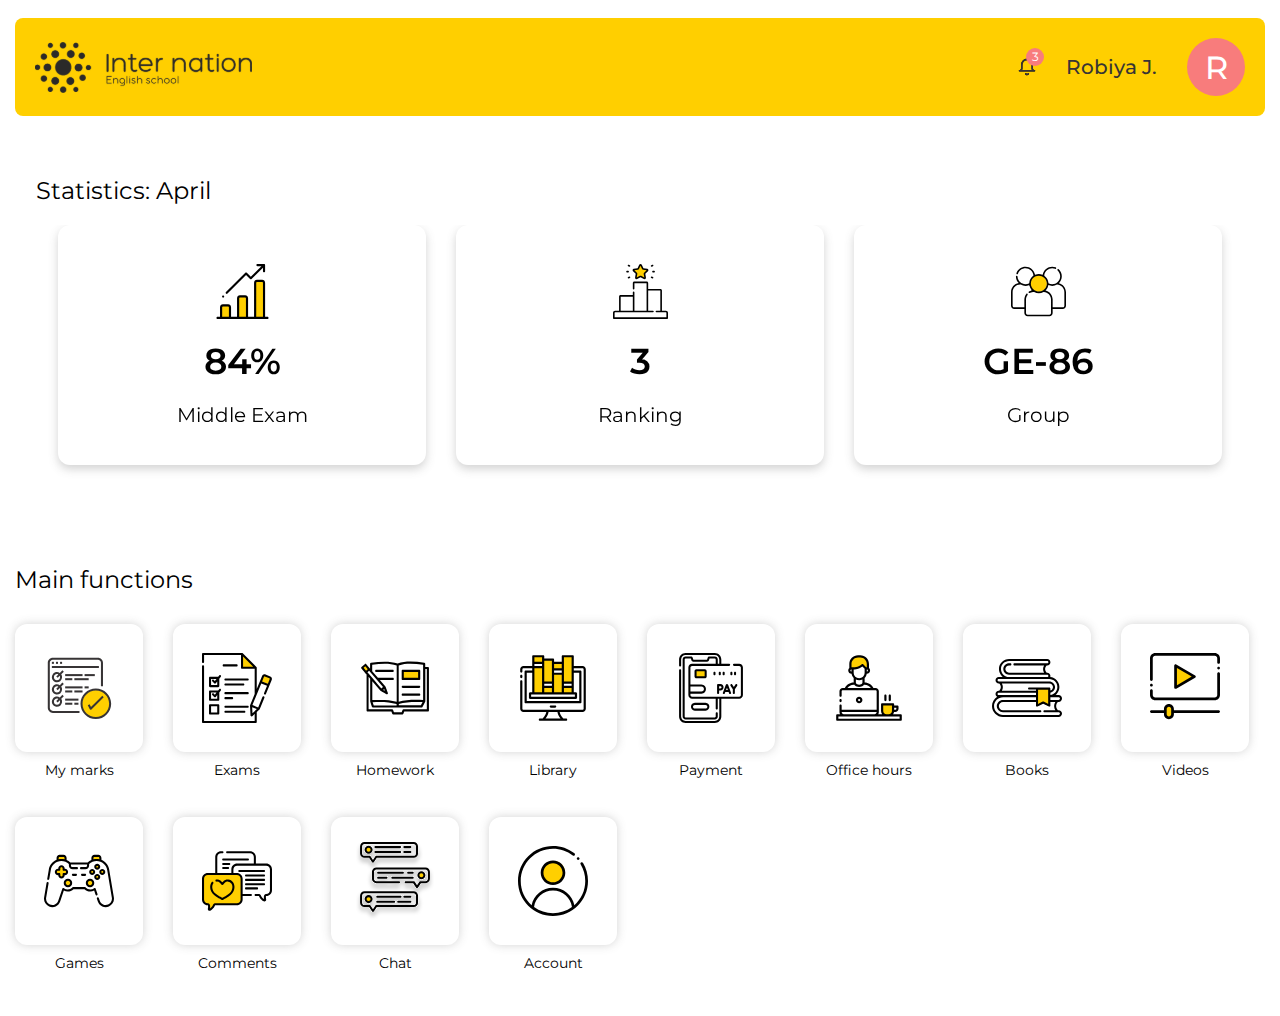
==== index.html @ aea26cc0 "fix: marks page" ====
<!DOCTYPE html>
<html lang="en">
  <head>
    <meta charset="UTF-8" />
    <meta name="viewport" content="width=device-width, initial-scale=1.0" />
    <title>InterNation Dashboard</title>
    <link rel="icon" type="image/x-icon" href="images/logo.ico" />
<link rel="preconnect" href="https://fonts.googleapis.com">
<link rel="preconnect" href="https://fonts.gstatic.com" crossorigin>
<link href="https://fonts.googleapis.com/css2?family=Montserrat:wght@300;400;500;600;700;800;900&display=swap" rel="stylesheet">
    <link
      rel="stylesheet"
      href="https://unpkg.com/swiper@8/swiper-bundle.min.css"
    />

    <link rel="stylesheet" href="css/main.css" />
  </head>

  <body>
    <header class="header">
      <div class="container">
        <div class="header__inner">
          <div class="logo">
            <a class="logo__link" href="/"
              ><img src="images/logo.svg" alt="Logo" class="logo__img"
            /></a>
          </div>
          <div class="account">
            <div class="account__list">
              <div class="account__item">
                <a class="account__link-notif" href="#">
                  <img src="images/notif.svg" alt="notif" />
                  <span>3</span>
                </a>
              </div>
              <div class="account__item">
                <a class="account__link-name" href="#">Robiya J.</a>
              </div>
              <div class="account__item">
                <a class="account__link-profile" href="#"> R </a>
              </div>
            </div>
          </div>
        </div>
      </div>
    </header>
    <div class="wrapper">
      <main class="main">
        <section class="stat">
          <div class="container">
            <div class="stat__inner">
              <!-- Slider main container -->
              <h1 class="title stat__title">Statistics: <span> April</span></h1>
              <div class="swiper-stat">
                <!-- Additional required wrapper -->
                <div class="swiper-wrapper">
                  <!-- Slides -->
                  <div class="swiper-slide stat__item">
                    <img
                      src="images/mid-exam.svg"
                      alt="alt"
                      class="stat__item-icon"
                    />
                    <div class="stat__item-title">84%</div>
                    <div class="stat__item-text">Middle Exam</div>
                  </div>
                  <div class="swiper-slide stat__item">
                    <img
                      src="images/rank.svg"
                      alt="alt"
                      class="stat__item-icon"
                    />
                    <div class="stat__item-title">3</div>
                    <div class="stat__item-text">Ranking</div>
                  </div>
                  <div class="swiper-slide stat__item">
                    <img
                      src="images/group.svg"
                      alt="alt"
                      class="stat__item-icon"
                    />
                    <div class="stat__item-title">GE-86</div>
                    <div class="stat__item-text">Group</div>
                  </div>
                </div>
                <!-- If we need pagination -->
                <div class="swiper-pagination"></div>

                <!-- If we need navigation buttons -->
                <div class="swiper-button swiper-button-prev"></div>
                <div class="swiper-button swiper-button-next"></div>

                <!-- If we need scrollbar -->
                <!-- <div class="swiper-scrollbar"></div> -->
              </div>
            </div>
          </div>
        </section>

        <section class="functions">
          <div class="container">
            <div class="functions__inner">
              <h2 class="title functions__title">Main functions</h2>
              <div class="functions__list">
                <div class="functions__item">
                  <a href="marks-list.html" class="functions__item-link"
                    ><img src="images/mymark.svg" alt="alt"
                  /></a>
                  <p class="functions__item-title">My marks</p>
                </div>
                <div class="functions__item">
                  <a href="#" class="functions__item-link"
                    ><img src="images/exams.svg" alt="alt"
                  /></a>
                  <p class="functions__item-title">Exams</p>
                </div>
                <div class="functions__item">
                  <a href="#" class="functions__item-link"
                    ><img src="images/hw.svg" alt="alt"
                  /></a>
                  <p class="functions__item-title">Homework</p>
                </div>
                <div class="functions__item">
                  <a href="#" class="functions__item-link"
                    ><img src="images/lib.svg" alt="alt"
                  /></a>
                  <p class="functions__item-title">Library</p>
                </div>
                <div class="functions__item">
                  <a href="#" class="functions__item-link"
                    ><img src="images/payment.svg" alt="alt"
                  /></a>
                  <p class="functions__item-title">Payment</p>
                </div>
                <div class="functions__item">
                  <a href="#" class="functions__item-link"
                    ><img src="images/off-hours.svg" alt="alt"
                  /></a>
                  <p class="functions__item-title">Office hours</p>
                </div>
                <div class="functions__item">
                  <a href="#" class="functions__item-link"
                    ><img src="images/books.svg" alt="alt"
                  /></a>
                  <p class="functions__item-title">Books</p>
                </div>
                <div class="functions__item">
                  <a href="#" class="functions__item-link"
                    ><img src="images/vid.svg" alt="alt"
                  /></a>
                  <p class="functions__item-title">Videos</p>
                </div>
                <div class="functions__item">
                  <a href="#" class="functions__item-link"
                    ><img src="images/games.svg" alt="alt"
                  /></a>
                  <p class="functions__item-title">Games</p>
                </div>
                <div class="functions__item">
                  <a href="#" class="functions__item-link"
                    ><img src="images/comm.svg" alt="alt"
                  /></a>
                  <p class="functions__item-title">Comments</p>
                </div>
                <div class="functions__item">
                  <a href="#" class="functions__item-link"
                    ><img src="images/chat.svg" alt="alt"
                  /></a>
                  <p class="functions__item-title">Chat</p>
                </div>
                <div class="functions__item">
                  <a href="#" class="functions__item-link"
                    ><img src="images/acc.svg" alt="alt"
                  /></a>
                  <p class="functions__item-title">Account</p>
                </div>
                       
              </div>
            </div>
          </div>
        </section>
      </main>
      <footer class="footer"></footer>
    </div>

    <script src="https://unpkg.com/swiper/swiper-bundle.min.js"></script>
    <script src="js/main.js"></script>
  </body>
</html>
---- css/main.css ----
html {
  -webkit-box-sizing: border-box;
          box-sizing: border-box;
}

*,
*::after,
*::before {
  -webkit-box-sizing: inherit;
          box-sizing: inherit;
}

ul[class],
ol[class] {
  padding: 0;
}

body,
h1,
h2,
h3,
h4,
h5,
h6,
p,
ul,
ol,
li,
figure,
figcaption,
blockquote,
dl,
dd {
  margin: 0;
}

ul[class] {
  list-style: none;
}

img {
  max-width: 100%;
  display: block;
}

input,
button,
textarea,
select {
  font: inherit;
}

a {
  text-decoration: none;
}

html,
body {
  height: 100%;
  font-family: 'Montserrat', sans-serif;
  scroll-behavior: smooth;
}

.wrapper {
  display: -webkit-box;
  display: -ms-flexbox;
  display: flex;
  -webkit-box-orient: vertical;
  -webkit-box-direction: normal;
      -ms-flex-direction: column;
          flex-direction: column;
  min-height: 100%;
}

.main {
  -webkit-box-flex: 1;
      -ms-flex: 1 0 auto;
          flex: 1 0 auto;
}

.footer {
  -webkit-box-flex: 0;
      -ms-flex: 0 0 auto;
          flex: 0 0 auto;
}

.container {
  max-width: 1440px;
  margin: 0 auto;
  padding: 0 15px;
}

.header {
  margin-top: 18px;
}

.header__inner {
  display: -webkit-box;
  display: -ms-flexbox;
  display: flex;
  -webkit-box-pack: justify;
      -ms-flex-pack: justify;
          justify-content: space-between;
  -webkit-box-align: center;
      -ms-flex-align: center;
          align-items: center;
  padding: 20px;
  background-color: #ffcf00;
  border-radius: 8px;
}

.section {
  margin-top: 164px;
}

.title {
  font-weight: 400;
  font-size: 24px;
  line-height: 29px;
  color: #000000;
}

.account__list {
  display: -webkit-box;
  display: -ms-flexbox;
  display: flex;
  -webkit-box-pack: justify;
      -ms-flex-pack: justify;
          justify-content: space-between;
  -webkit-box-align: center;
      -ms-flex-align: center;
          align-items: center;
}

.account__item {
  padding-right: 30px;
}

.account__item:last-child {
  padding-right: 0px;
}

.account__link-notif {
  position: relative;
}

.account__link-notif span {
  position: absolute;
  top: -10px;
  right: -8px;
  width: 18px;
  height: 18px;
  background-color: #f87c7c;
  border-radius: 50%;
  text-align: center;
  font-weight: 400;
  font-size: 12px;
  line-height: 18px;
  color: #fff;
}

.account__link-profile {
  font-weight: 500;
  font-size: 32px;
  line-height: 39px;
  color: #ffffff;
  background-color: #f87c7c;
  width: 58px;
  height: 58px;
  border-radius: 50%;
  display: -webkit-box;
  display: -ms-flexbox;
  display: flex;
  -webkit-box-pack: center;
      -ms-flex-pack: center;
          justify-content: center;
  -webkit-box-align: center;
      -ms-flex-align: center;
          align-items: center;
}

.account__link-name {
  font-weight: 500;
  font-size: 20px;
  line-height: 24px;
  color: #373435;
}

.stat {
  margin-top: 30px;
  margin-bottom: 30px;
}

.stat .swiper-stat {
  margin-top: 20px;
  overflow-x: hidden;
  padding: 0 22px 20px;
}

.stat__inner {
  padding: 30px 21px 50px;
  width: 100%;
  height: 100%;
  position: relative;
}

.stat__item {
  width: 400px;
  min-height: 240px;
  background: #ffffff;
  -webkit-box-shadow: 0px 4px 10px rgba(79, 79, 79, 0.25);
          box-shadow: 0px 4px 10px rgba(79, 79, 79, 0.25);
  border-radius: 12px;
  text-align: center;
  font-size: 18px;
  background: #fff;
  display: -webkit-box;
  display: -ms-flexbox;
  display: flex;
  -webkit-box-orient: vertical;
  -webkit-box-direction: normal;
      -ms-flex-direction: column;
          flex-direction: column;
  -webkit-box-pack: center;
      -ms-flex-pack: center;
          justify-content: center;
  -webkit-box-align: center;
      -ms-flex-align: center;
          align-items: center;
}

.stat__item-icon {
  width: 55px;
  height: 55px;
}

.stat__item-title {
  font-weight: 600;
  font-size: 36px;
  line-height: 44px;
  color: #000000;
  padding: 20px 5px;
}

.stat__item-text {
  font-weight: 400;
  font-size: 20px;
  line-height: 24px;
  color: #000000;
  padding: 0 5px;
}

.stat .swiper-button {
  background-repeat: no-repeat;
  width: 40px;
  height: 40px;
  background: #d1d1d0;
  border-radius: 50px;
  background-size: contain;
  padding: 15px 13px;
}

.stat .swiper-button::after {
  font-size: 0;
  width: 13px;
  height: 13px;
  background-repeat: no-repeat;
}

.stat .swiper-button:active {
  background-color: #ffcf00;
}

.stat .swiper-button-prev {
  left: 0;
}

.stat .swiper-button-prev::after {
  background-image: url("../images/arr-left.svg");
}

.stat .swiper-button-next {
  right: 0;
}

.stat .swiper-button-next::after {
  background-image: url("../images/arr-right.svg");
}

.stat .swiper-pagination-bullet {
  width: 25px;
  border-radius: 2px;
  height: 5px;
}

.stat .swiper-pagination-bullet-active {
  background-color: #ffcf00;
}

.functions__list {
  padding-top: 30px;
  padding-bottom: 30px;
  display: -webkit-box;
  display: -ms-flexbox;
  display: flex;
  -ms-grid-columns: (1fr)[9];
      grid-template-columns: repeat(9, 1fr);
  grid-gap: 30px;
  -ms-flex-wrap: wrap;
      flex-wrap: wrap;
}

.functions__item {
  max-width: 128px;
  margin-bottom: 10px;
}

.functions__item-link {
  width: 128px;
  height: 128px;
  background: #ffffff;
  -webkit-box-shadow: 0px 0px 10px rgba(79, 79, 79, 0.25);
          box-shadow: 0px 0px 10px rgba(79, 79, 79, 0.25);
  border-radius: 12px;
  display: -webkit-box;
  display: -ms-flexbox;
  display: flex;
  -webkit-box-pack: center;
      -ms-flex-pack: center;
          justify-content: center;
  -webkit-box-align: center;
      -ms-flex-align: center;
          align-items: center;
}

.functions__item-title {
  text-align: center;
  font-size: 14px;
  line-height: 14px;
  color: #000000;
  margin-top: 11px;
}

.marks-list__inner {
  padding-top: 40px;
  padding-bottom: 40px;
}

.marks-list__title {
  font-weight: 600;
  font-size: 24px;
  line-height: 29px;
  text-align: center;
  color: #373435;
}

.marks-list__nav {
  display: -webkit-box;
  display: -ms-flexbox;
  display: flex;
  -webkit-box-pack: justify;
      -ms-flex-pack: justify;
          justify-content: space-between;
  -webkit-box-align: center;
      -ms-flex-align: center;
          align-items: center;
  margin-top: 40px;
  margin-bottom: 50px;
}

.marks-list__years {
  background: #fcfcfc;
  -webkit-box-shadow: 0px 2px 5px rgba(0, 0, 0, 0.15);
          box-shadow: 0px 2px 5px rgba(0, 0, 0, 0.15);
  border-radius: 8px;
  display: -webkit-box;
  display: -ms-flexbox;
  display: flex;
  -ms-flex-wrap: wrap;
      flex-wrap: wrap;
  margin-right: 10px;
}

.marks-list__years-item:first-child .marks-list__years-link {
  border-top-left-radius: 8px;
  border-bottom-left-radius: 8px;
}

.marks-list__years-item:last-child .marks-list__years-link {
  border-top-right-radius: 8px;
  border-bottom-right-radius: 8px;
}

.marks-list__years-link {
  font-weight: 400;
  font-size: 20px;
  line-height: 24px;
  color: #373435;
  padding: 10px 10px;
  display: inline-block;
}

.marks-list__years-link--active {
  background-color: #ffcf00;
}

.marks-list__months {
  background: #fcfcfc;
  -webkit-box-shadow: 0px 2px 5px rgba(0, 0, 0, 0.15);
          box-shadow: 0px 2px 5px rgba(0, 0, 0, 0.15);
  border-radius: 8px;
  display: -webkit-box;
  display: -ms-flexbox;
  display: flex;
  width: auto;
}

.marks-list__months-item:first-child .marks-list__months-link {
  border-top-left-radius: 8px;
  border-bottom-left-radius: 8px;
  padding-left: 30px;
}

.marks-list__months-item:last-child .marks-list__months-link {
  border-top-right-radius: 8px;
  border-bottom-right-radius: 8px;
  padding-right: 30px;
}

.marks-list__months-link {
  font-weight: 400;
  font-size: 20px;
  line-height: 24px;
  color: #373435;
  display: inline-block;
  padding: 10px 15px;
}

.marks-list__months-link--active {
  background-color: #ffcf00;
}

.marks-table {
  padding-bottom: 40px;
}

.marks-table__wrapper {
  background: #ffffff;
  -webkit-box-shadow: 0px 0px 5px 1px rgba(0, 0, 0, 0.15);
          box-shadow: 0px 0px 5px 1px rgba(0, 0, 0, 0.15);
  border-radius: 8px;
}

.marks-table__rules-inner {
  display: -webkit-box;
  display: -ms-flexbox;
  display: flex;
  -webkit-box-pack: justify;
      -ms-flex-pack: justify;
          justify-content: space-between;
  padding: 8px 25px;
  width: 100%;
  -ms-flex-wrap: wrap;
      flex-wrap: wrap;
}

.marks-table__rules-item {
  display: -webkit-box;
  display: -ms-flexbox;
  display: flex;
  -webkit-box-align: center;
      -ms-flex-align: center;
          align-items: center;
  margin-right: 5px;
  margin-bottom: 10px;
}

.marks-table__icon {
  width: 26px;
  height: 26px;
  margin: 0 1px 1px;
}

.marks-table__rules-text {
  font-weight: 600;
  font-size: 14px;
  line-height: 17px;
  color: #373435;
}

.marks-table__table-wrapper {
  overflow-x: auto;
  width: 100%;
}

.marks-table__table {
  border-collapse: collapse;
  width: 100%;
}

.marks-table__thread {
  font-weight: 500 !important;
  font-size: 14px;
  line-height: 17px;
  color: #373435;
  overflow: auto;
  display: block;
}

.marks-table__thread-tr th {
  border: 1px solid #d9d9d9;
  height: 70px;
  font-weight: 500 !important;
}

.marks-table__thread-num {
  font-weight: 500;
  font-size: 17px;
  line-height: 21px;
  color: #373435;
  width: 60px;
  text-align: center;
  padding-left: 22px;
  padding-right: 25px;
}

.marks-table__thread-name {
  padding-left: 20px;
  padding-right: 5px;
  min-width: 425px;
  font-weight: 600;
  font-size: 17px;
  line-height: 21px;
  color: #373435;
  text-align: left;
}

.marks-table__thread-date {
  padding-left: 20px;
  padding-right: 20px;
  text-align: center;
  font-size: 14px;
  line-height: 17px;
  color: #373435;
  min-width: 60px;
  max-width: 60px;
}

.marks-table__thread-progress {
  padding-left: 5px;
  padding-right: 5px;
  min-width: 80px;
  max-width: 80px;
}

.marks-table__thread-ABS {
  padding-left: 5px;
  padding-right: 5px;
  min-width: 45px;
  max-width: 45px;
}

.marks-table__tbody {
  overflow: auto;
  height: 800px;
  display: block;
}

.marks-table__tbody-wrapper {
  overflow-y: auto;
  height: 70px;
}

.marks-table__tbody-tr {
  border: 1px solid #d9d9d9;
}

.marks-table__tbody td {
  border: none;
  border-left: 1px solid #d9d9d9;
  padding-top: 14px;
  padding-bottom: 14px;
  height: 100%;
}

.marks-table__tbody-text {
  font-weight: 600;
  font-size: 12px;
  line-height: 12px;
  color: #373435;
  text-align: center;
}

.marks-table__tbody-num {
  font-weight: 500;
  font-size: 17px;
  line-height: 21px;
  color: #373435;
  min-width: 60px;
  max-width: 60px;
  text-align: center;
}

.marks-table__tbody-name {
  font-weight: 500;
  font-size: 16px;
  line-height: 20px;
  color: #373435;
  padding-left: 20px;
  padding-right: 5px;
  min-width: 425px;
  max-width: 426px;
}

.marks-table__tbody-name--active {
  background-color: #51cd74;
  color: #fff;
}

.marks-table__tbody-date {
  min-width: 60px;
  max-width: 60px;
}

.marks-table__tbody-date-inner {
  display: -webkit-box;
  display: -ms-flexbox;
  display: flex;
  -webkit-box-pack: center;
      -ms-flex-pack: center;
          justify-content: center;
  -ms-flex-wrap: wrap;
      flex-wrap: wrap;
  text-align: center;
}

.marks-table__tbody-progress {
  padding-left: 5px;
  padding-right: 5px;
  min-width: 80px;
  max-width: 80px;
}

.marks-table__tbody-ABS {
  min-width: 45px;
  max-width: 45px;
}

@media (max-width: 768px) {
  .marks-list .container,
  .marks-table .container {
    padding: 0 5px;
  }
  .marks-list__inner {
    padding-bottom: 0;
    padding-top: 30px;
  }
  .marks-table__rules-inner {
    padding: 20px;
    display: -ms-grid;
    display: grid;
    -ms-grid-columns: 1fr 1fr;
        grid-template-columns: 1fr 1fr;
  }
  .marks-list__nav {
    -webkit-box-orient: vertical;
    -webkit-box-direction: normal;
        -ms-flex-direction: column;
            flex-direction: column;
    margin-top: 20px;
    margin-bottom: 30px;
  }
  .marks-list__years {
    margin-bottom: 15px;
    margin-right: 0;
    width: 100%;
    max-width: 339px;
  }
  .marks-list__years-item:first-child .marks-list__years-link {
    border-bottom-left-radius: 0;
  }
  .marks-list__years-item:nth-child(6) .marks-list__years-link {
    border-top-right-radius: 8px;
  }
  .marks-list__years-item:nth-child(7) .marks-list__years-link {
    border-top-left-radius: 0px;
    border-bottom-left-radius: 8px;
    text-align: right;
  }
  .marks-list__years-item:last-child .marks-list__years-link {
    border-top-right-radius: 0px;
  }
  .marks-list__years-link {
    font-size: 16px;
    width: 100%;
    line-height: 20px;
  }
  .marks-list__months {
    display: -ms-grid;
    display: grid;
    -ms-grid-columns: (1fr)[6];
        grid-template-columns: repeat(6, 1fr);
  }
  .marks-list__months-item:first-child .marks-list__months-link {
    border-bottom-left-radius: 0;
    padding-left: 20px;
  }
  .marks-list__months-item:nth-child(6) .marks-list__months-link {
    border-top-right-radius: 8px;
    padding-right: 20px;
  }
  .marks-list__months-item:nth-child(7) .marks-list__months-link {
    border-top-left-radius: 0px;
    border-bottom-left-radius: 8px;
    text-align: right;
    padding-left: 20px;
  }
  .marks-list__months-item:last-child .marks-list__months-link {
    border-top-right-radius: 0px;
    padding-right: 20px;
  }
  .marks-list__months-link {
    font-size: 15px;
    line-height: 18px;
    width: 100%;
    text-align: center;
    padding: 10px 10px;
  }
}

@media (max-width: 425px) {
  .title {
    font-weight: 500;
    font-size: 14px;
    line-height: 17px;
    text-align: center;
  }
  .account__link-name {
    display: none;
  }
  .logo {
    width: 140px;
  }
  .account__item {
    padding-right: 12px;
  }
  .account__link-profile {
    font-size: 26px;
    line-height: 32px;
    width: 50px;
    height: 50px;
  }
  .header {
    margin-top: 7px;
  }
  .header .container {
    padding-right: 5px;
    padding-left: 5px;
  }
  .header__inner {
    padding: 5px 10px;
  }
  .stat__inner {
    padding: 0 0 30px;
  }
  .stat .swiper-stat {
    padding-left: 5px;
    padding-right: 5px;
  }
  .stat__item-title {
    font-size: 24px;
    padding-top: 10px;
    padding-bottom: 10px;
    line-height: 32px;
  }
  .stat__item-text {
    font-size: 18px;
  }
  .stat__item {
    min-height: 180px;
    padding: 5px 0;
  }
  .stat__item-icon {
    width: 40px;
    height: 40px;
  }
  .stat .swiper-button {
    top: auto;
    bottom: 0;
  }
  .stat .swiper-button.swiper-button-next {
    right: 15%;
  }
  .stat .swiper-button.swiper-button-prev {
    left: 15%;
  }
  .functions__list {
    -ms-grid-columns: (1fr)[4];
        grid-template-columns: repeat(4, 1fr);
    grid-gap: 17px;
  }
  .functions__item-link {
    width: 77px;
    height: 77px;
  }
  .functions__item-link img {
    width: 40px;
  }
}
/*# sourceMappingURL=main.css.map */
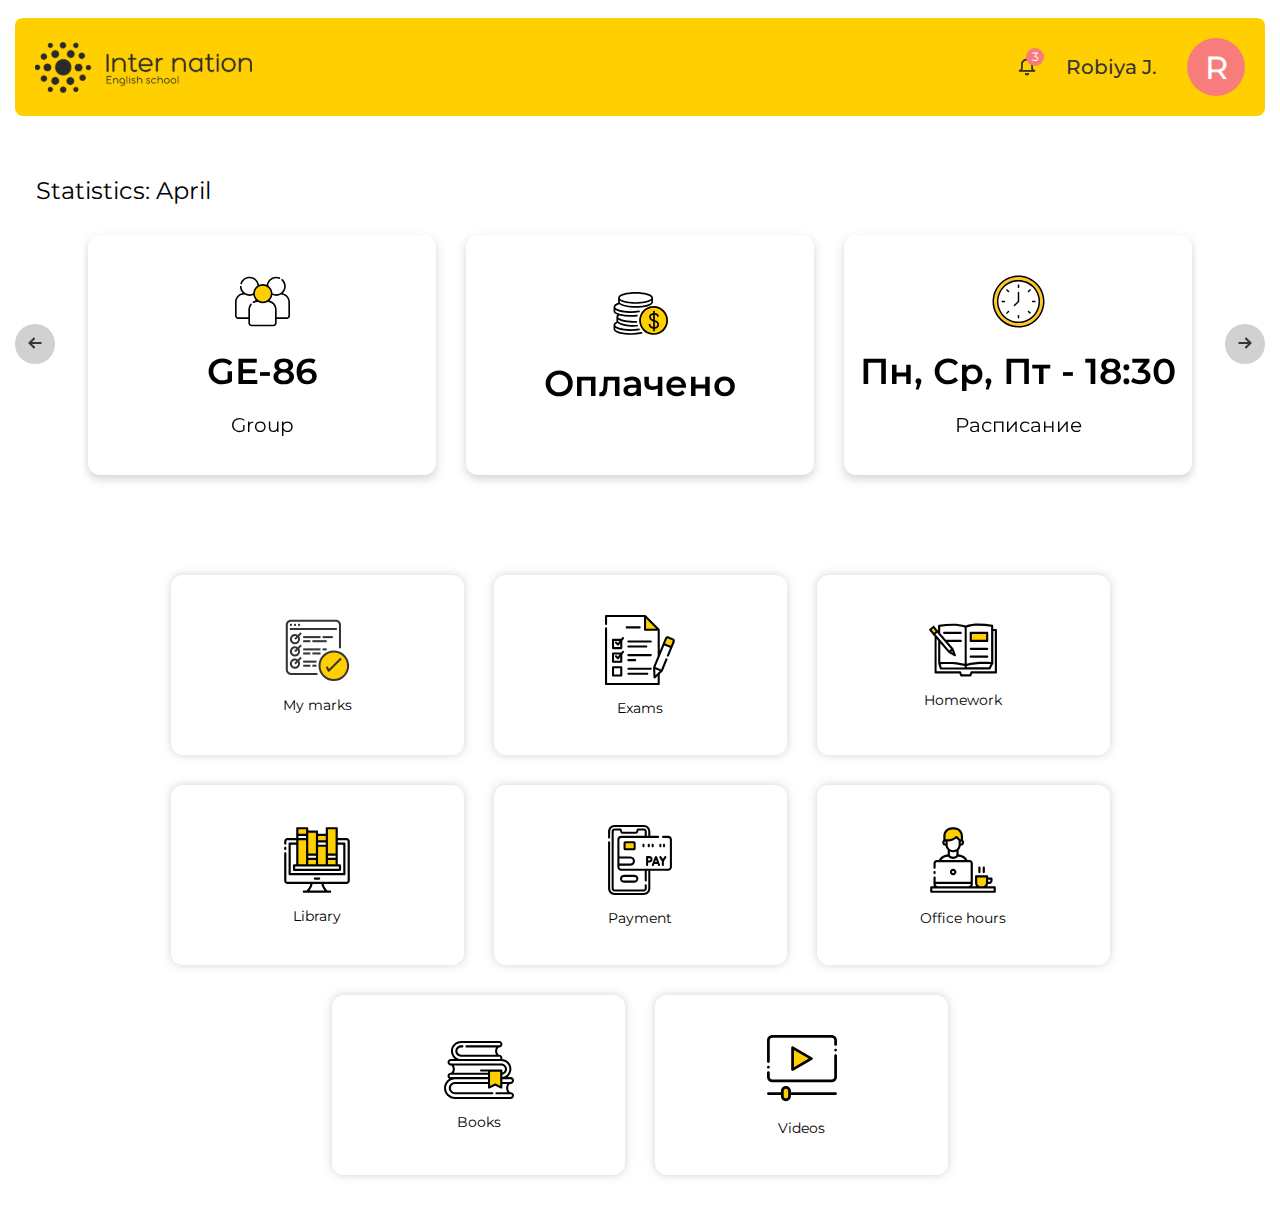
==== commit bde17e66: "fix: add new stat items" ====
--- a/index.html
+++ b/index.html
@@ -5,9 +5,12 @@
     <meta name="viewport" content="width=device-width, initial-scale=1.0" />
     <title>InterNation Dashboard</title>
     <link rel="icon" type="image/x-icon" href="images/logo.ico" />
-<link rel="preconnect" href="https://fonts.googleapis.com">
-<link rel="preconnect" href="https://fonts.gstatic.com" crossorigin>
-<link href="https://fonts.googleapis.com/css2?family=Montserrat:wght@300;400;500;600;700;800;900&display=swap" rel="stylesheet">
+    <link rel="preconnect" href="https://fonts.googleapis.com" />
+    <link rel="preconnect" href="https://fonts.gstatic.com" crossorigin />
+    <link
+      href="https://fonts.googleapis.com/css2?family=Montserrat:wght@300;400;500;600;700;800;900&display=swap"
+      rel="stylesheet"
+    />
     <link
       rel="stylesheet"
       href="https://unpkg.com/swiper@8/swiper-bundle.min.css"
@@ -18,7 +21,7 @@
 
   <body>
     <header class="header">
-      <div class="container">
+      <div class="header__container">
         <div class="header__inner">
           <div class="logo">
             <a class="logo__link" href="/"
@@ -55,6 +58,59 @@
                 <!-- Additional required wrapper -->
                 <div class="swiper-wrapper">
                   <!-- Slides -->
+
+                  <div class="swiper-slide stat__item">
+                    <img
+                      src="images/group.svg"
+                      alt="alt"
+                      class="stat__item-icon"
+                    />
+                    <div class="stat__item-title">GE-86</div>
+                    <div class="stat__item-text">Group</div>
+                  </div>
+
+                  <div class="swiper-slide stat__item">
+                    <img
+                      src="images/paid.svg"
+                      alt="alt"
+                      class="stat__item-icon"
+                    />
+                    <div class="stat__item-title">Оплачено</div>
+                    <!-- <div class="stat__item-text">Group</div> -->
+                  </div>
+
+                  <div class="swiper-slide stat__item">
+                    <img
+                      src="images/clock.svg"
+                      alt="alt"
+                      class="stat__item-icon"
+                    />
+                    <div class="stat__item-title">Пн, Ср, Пт - 18:30</div>
+                    <div class="stat__item-text">Расписание</div>
+                  </div>
+                  
+                  <div class="swiper-slide stat__item">
+                    <img
+                      src="images/unpaid.svg"
+                      alt="alt"
+                      class="stat__item-icon"
+                    />
+                    <div class="stat__item-title">-300,000 сум</div>
+                    <div class="stat__item-text stat__item-debt">
+                      Задолжность
+                    </div>
+                  </div>
+
+                  <div class="swiper-slide stat__item">
+                    <img
+                      src="images/teacher.svg"
+                      alt="alt"
+                      class="stat__item-icon"
+                    />
+                    <div class="stat__item-title">Sherzod Gaziev</div>
+                    <div class="stat__item-text">Teacher</div>
+                  </div>
+
                   <div class="swiper-slide stat__item">
                     <img
                       src="images/mid-exam.svg"
@@ -63,24 +119,6 @@
                     />
                     <div class="stat__item-title">84%</div>
                     <div class="stat__item-text">Middle Exam</div>
-                  </div>
-                  <div class="swiper-slide stat__item">
-                    <img
-                      src="images/rank.svg"
-                      alt="alt"
-                      class="stat__item-icon"
-                    />
-                    <div class="stat__item-title">3</div>
-                    <div class="stat__item-text">Ranking</div>
-                  </div>
-                  <div class="swiper-slide stat__item">
-                    <img
-                      src="images/group.svg"
-                      alt="alt"
-                      class="stat__item-icon"
-                    />
-                    <div class="stat__item-title">GE-86</div>
-                    <div class="stat__item-text">Group</div>
                   </div>
                 </div>
                 <!-- If we need pagination -->
@@ -100,81 +138,55 @@
         <section class="functions">
           <div class="container">
             <div class="functions__inner">
-              <h2 class="title functions__title">Main functions</h2>
               <div class="functions__list">
                 <div class="functions__item">
                   <a href="marks-list.html" class="functions__item-link"
-                    ><img src="images/mymark.svg" alt="alt"
-                  /></a>
-                  <p class="functions__item-title">My marks</p>
-                </div>
-                <div class="functions__item">
-                  <a href="#" class="functions__item-link"
-                    ><img src="images/exams.svg" alt="alt"
-                  /></a>
-                  <p class="functions__item-title">Exams</p>
-                </div>
-                <div class="functions__item">
-                  <a href="#" class="functions__item-link"
-                    ><img src="images/hw.svg" alt="alt"
-                  /></a>
-                  <p class="functions__item-title">Homework</p>
-                </div>
-                <div class="functions__item">
-                  <a href="#" class="functions__item-link"
-                    ><img src="images/lib.svg" alt="alt"
-                  /></a>
-                  <p class="functions__item-title">Library</p>
-                </div>
-                <div class="functions__item">
-                  <a href="#" class="functions__item-link"
-                    ><img src="images/payment.svg" alt="alt"
-                  /></a>
-                  <p class="functions__item-title">Payment</p>
-                </div>
-                <div class="functions__item">
-                  <a href="#" class="functions__item-link"
-                    ><img src="images/off-hours.svg" alt="alt"
-                  /></a>
-                  <p class="functions__item-title">Office hours</p>
-                </div>
-                <div class="functions__item">
-                  <a href="#" class="functions__item-link"
-                    ><img src="images/books.svg" alt="alt"
-                  /></a>
-                  <p class="functions__item-title">Books</p>
-                </div>
-                <div class="functions__item">
-                  <a href="#" class="functions__item-link"
-                    ><img src="images/vid.svg" alt="alt"
-                  /></a>
-                  <p class="functions__item-title">Videos</p>
-                </div>
-                <div class="functions__item">
-                  <a href="#" class="functions__item-link"
-                    ><img src="images/games.svg" alt="alt"
-                  /></a>
-                  <p class="functions__item-title">Games</p>
-                </div>
-                <div class="functions__item">
-                  <a href="#" class="functions__item-link"
-                    ><img src="images/comm.svg" alt="alt"
-                  /></a>
-                  <p class="functions__item-title">Comments</p>
-                </div>
-                <div class="functions__item">
-                  <a href="#" class="functions__item-link"
-                    ><img src="images/chat.svg" alt="alt"
-                  /></a>
-                  <p class="functions__item-title">Chat</p>
-                </div>
-                <div class="functions__item">
-                  <a href="#" class="functions__item-link"
-                    ><img src="images/acc.svg" alt="alt"
-                  /></a>
-                  <p class="functions__item-title">Account</p>
-                </div>
-                       
+                    ><img src="images/mymark.svg" alt="alt" />
+                    <p class="functions__item-title">My marks</p></a
+                  >
+                </div>
+                <div class="functions__item">
+                  <a href="#" class="functions__item-link"
+                    ><img src="images/exams.svg" alt="alt" />
+                    <p class="functions__item-title">Exams</p></a
+                  >
+                </div>
+                <div class="functions__item">
+                  <a href="#" class="functions__item-link"
+                    ><img src="images/hw.svg" alt="alt" />
+                    <p class="functions__item-title">Homework</p></a
+                  >
+                </div>
+                <div class="functions__item">
+                  <a href="#" class="functions__item-link"
+                    ><img src="images/lib.svg" alt="alt" />
+                    <p class="functions__item-title">Library</p>
+                  </a>
+                </div>
+                <div class="functions__item">
+                  <a href="#" class="functions__item-link"
+                    ><img src="images/payment.svg" alt="alt" />
+                    <p class="functions__item-title">Payment</p></a
+                  >
+                </div>
+                <div class="functions__item">
+                  <a href="#" class="functions__item-link"
+                    ><img src="images/off-hours.svg" alt="alt" />
+                    <p class="functions__item-title">Office hours</p></a
+                  >
+                </div>
+                <div class="functions__item">
+                  <a href="#" class="functions__item-link"
+                    ><img src="images/books.svg" alt="alt" />
+                    <p class="functions__item-title">Books</p></a
+                  >
+                </div>
+                <div class="functions__item">
+                  <a href="#" class="functions__item-link"
+                    ><img src="images/vid.svg" alt="alt" />
+                    <p class="functions__item-title">Videos</p></a
+                  >
+                </div>
               </div>
             </div>
           </div>
--- a/css/main.css
+++ b/css/main.css
@@ -91,7 +91,12 @@
 }
 
 .header {
-  margin-top: 18px;
+  max-width: 1920px;
+  margin: 18px auto 0;
+}
+
+.header__container {
+  padding: 0 15px;
 }
 
 .header__inner {
@@ -192,9 +197,9 @@
 }
 
 .stat .swiper-stat {
-  margin-top: 20px;
   overflow-x: hidden;
-  padding: 0 22px 20px;
+  padding: 10px 5px 20px;
+  margin: 20px 47px 0;
 }
 
 .stat__inner {
@@ -262,7 +267,7 @@
 
 .stat .swiper-button::after {
   font-size: 0;
-  width: 13px;
+  width: 14px;
   height: 13px;
   background-repeat: no-repeat;
 }
@@ -288,6 +293,7 @@
 }
 
 .stat .swiper-pagination-bullet {
+  display: none;
   width: 25px;
   border-radius: 2px;
   height: 5px;
@@ -298,26 +304,27 @@
 }
 
 .functions__list {
-  padding-top: 30px;
   padding-bottom: 30px;
   display: -webkit-box;
   display: -ms-flexbox;
   display: flex;
-  -ms-grid-columns: (1fr)[9];
-      grid-template-columns: repeat(9, 1fr);
+  -ms-grid-columns: (1fr)[4];
+      grid-template-columns: repeat(4, 1fr);
   grid-gap: 30px;
   -ms-flex-wrap: wrap;
       flex-wrap: wrap;
+  -webkit-box-pack: center;
+      -ms-flex-pack: center;
+          justify-content: center;
 }
 
 .functions__item {
-  max-width: 128px;
-  margin-bottom: 10px;
+  max-width: 100%;
 }
 
 .functions__item-link {
-  width: 128px;
-  height: 128px;
+  width: 293px;
+  height: 180px;
   background: #ffffff;
   -webkit-box-shadow: 0px 0px 10px rgba(79, 79, 79, 0.25);
           box-shadow: 0px 0px 10px rgba(79, 79, 79, 0.25);
@@ -331,6 +338,10 @@
   -webkit-box-align: center;
       -ms-flex-align: center;
           align-items: center;
+  -webkit-box-orient: vertical;
+  -webkit-box-direction: normal;
+      -ms-flex-direction: column;
+          flex-direction: column;
 }
 
 .functions__item-title {
@@ -338,7 +349,7 @@
   font-size: 14px;
   line-height: 14px;
   color: #000000;
-  margin-top: 11px;
+  margin-top: 16px;
 }
 
 .marks-list__inner {
@@ -647,6 +658,14 @@
 }
 
 @media (max-width: 768px) {
+  .marks-table__thread-tr th {
+    height: 50px;
+    background-color: #d9d9d970;
+  }
+  .marks-table__tbody td {
+    padding-top: 10px;
+    padding-bottom: 10px;
+  }
   .marks-list .container,
   .marks-table .container {
     padding: 0 5px;
@@ -673,7 +692,6 @@
   .marks-list__years {
     margin-bottom: 15px;
     margin-right: 0;
-    width: 100%;
     max-width: 339px;
   }
   .marks-list__years-item:first-child .marks-list__years-link {
@@ -686,9 +704,6 @@
     border-top-left-radius: 0px;
     border-bottom-left-radius: 8px;
     text-align: right;
-  }
-  .marks-list__years-item:last-child .marks-list__years-link {
-    border-top-right-radius: 0px;
   }
   .marks-list__years-link {
     font-size: 16px;
@@ -718,6 +733,9 @@
   .marks-list__months-item:last-child .marks-list__months-link {
     border-top-right-radius: 0px;
     padding-right: 20px;
+  }
+  .marks-list__months-item:nth-child(-n + 6) {
+    border-bottom: 1px solid #dcdcdc;
   }
   .marks-list__months-link {
     font-size: 15px;
@@ -766,15 +784,16 @@
   .stat .swiper-stat {
     padding-left: 5px;
     padding-right: 5px;
+    margin: 20px 0 0;
   }
   .stat__item-title {
-    font-size: 24px;
+    font-size: 16px;
     padding-top: 10px;
     padding-bottom: 10px;
-    line-height: 32px;
+    line-height: 24px;
   }
   .stat__item-text {
-    font-size: 18px;
+    font-size: 12px;
   }
   .stat__item {
     min-height: 180px;
@@ -794,14 +813,22 @@
   .stat .swiper-button.swiper-button-prev {
     left: 15%;
   }
+  .functions .container {
+    padding: 0 10px;
+  }
   .functions__list {
-    -ms-grid-columns: (1fr)[4];
-        grid-template-columns: repeat(4, 1fr);
-    grid-gap: 17px;
+    -ms-grid-columns: (1fr)[2];
+        grid-template-columns: repeat(2, 1fr);
+    grid-gap: 10px;
+    display: -ms-grid;
+    display: grid;
+    padding: 0 8px 50px;
   }
   .functions__item-link {
-    width: 77px;
-    height: 77px;
+    width: 100%;
+    height: 120px;
+    -webkit-box-shadow: 0px 4px 8px rgba(79, 79, 79, 0.15);
+            box-shadow: 0px 4px 8px rgba(79, 79, 79, 0.15);
   }
   .functions__item-link img {
     width: 40px;
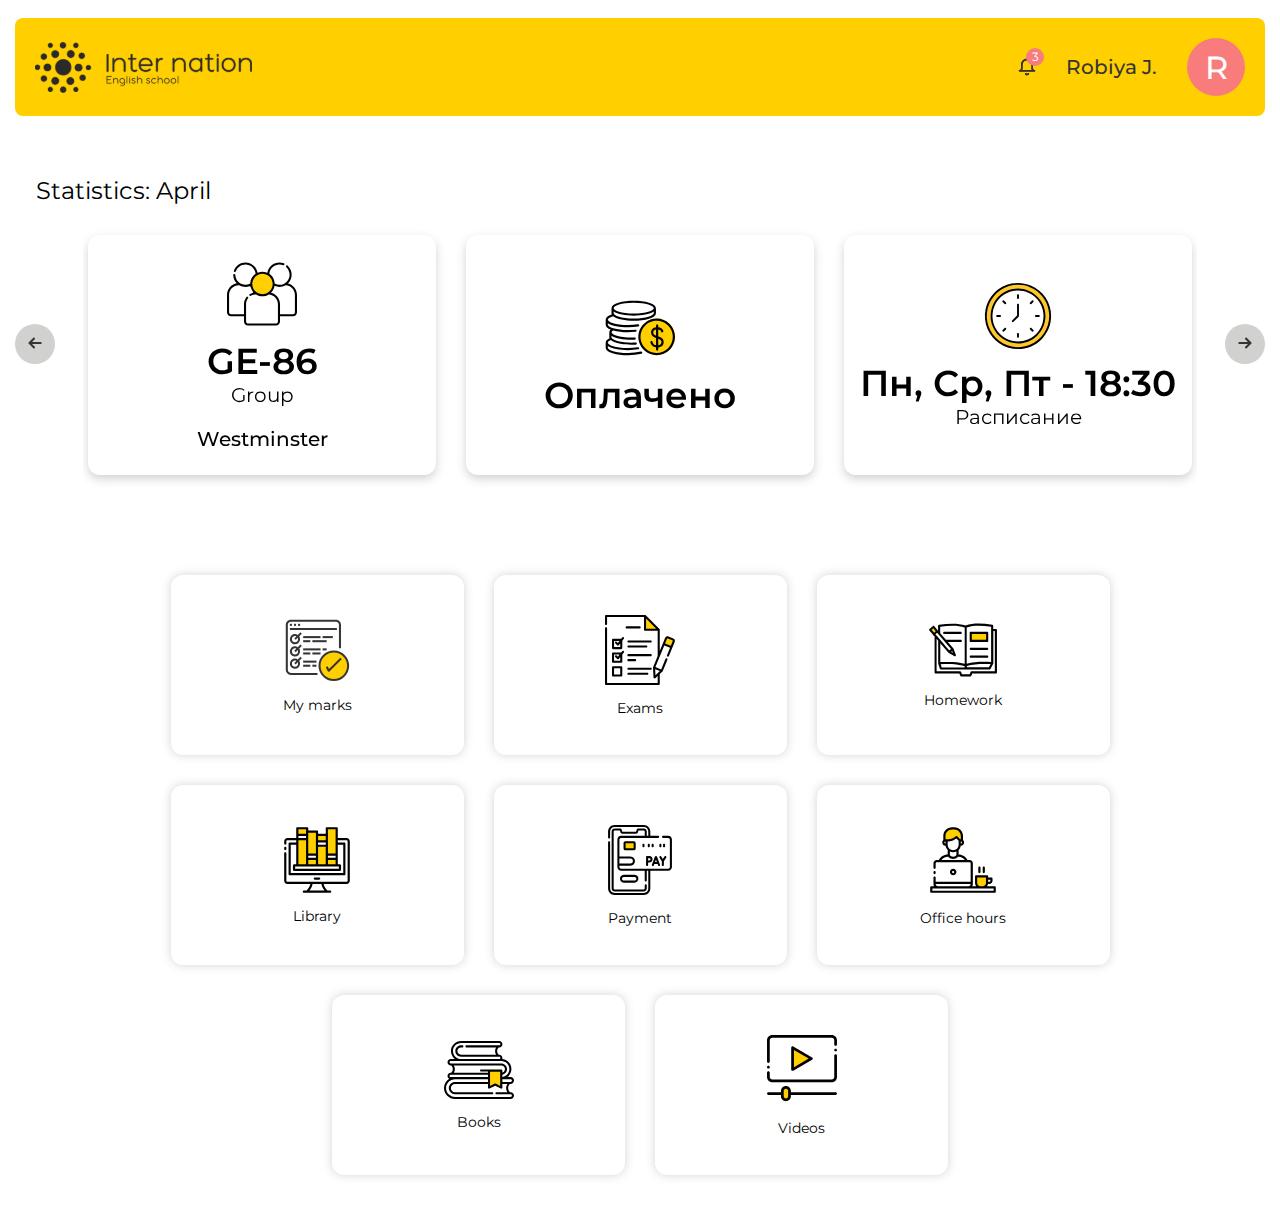
==== commit 3e5615ee: "feat: add page library" ====
--- a/index.html
+++ b/index.html
@@ -3,7 +3,7 @@
   <head>
     <meta charset="UTF-8" />
     <meta name="viewport" content="width=device-width, initial-scale=1.0" />
-    <title>InterNation Dashboard</title>
+    <title>Inter Nation Student</title>
     <link rel="icon" type="image/x-icon" href="images/logo.ico" />
     <link rel="preconnect" href="https://fonts.googleapis.com" />
     <link rel="preconnect" href="https://fonts.gstatic.com" crossorigin />
@@ -22,14 +22,14 @@
   <body>
     <header class="header">
       <div class="header__container">
-        <div class="header__inner">
+        <div class="dflex-jcsb-aic header__inner">
           <div class="logo">
             <a class="logo__link" href="/"
               ><img src="images/logo.svg" alt="Logo" class="logo__img"
             /></a>
           </div>
           <div class="account">
-            <div class="account__list">
+            <div class="dflex-jcsb-aic account__list">
               <div class="account__item">
                 <a class="account__link-notif" href="#">
                   <img src="images/notif.svg" alt="notif" />
@@ -40,7 +40,7 @@
                 <a class="account__link-name" href="#">Robiya J.</a>
               </div>
               <div class="account__item">
-                <a class="account__link-profile" href="#"> R </a>
+                <a class="dflex-jcc-aic account__link-profile" href="#"> R </a>
               </div>
             </div>
           </div>
@@ -59,7 +59,7 @@
                 <div class="swiper-wrapper">
                   <!-- Slides -->
 
-                  <div class="swiper-slide stat__item">
+                  <div class="dflex-jcc-aic swiper-slide stat__item">
                     <img
                       src="images/group.svg"
                       alt="alt"
@@ -67,9 +67,10 @@
                     />
                     <div class="stat__item-title">GE-86</div>
                     <div class="stat__item-text">Group</div>
-                  </div>
-
-                  <div class="swiper-slide stat__item">
+                    <div class="stat__item-text stat__item-text-name">Westminster</div>
+                  </div>
+
+                  <div class="dflex-jcc-aic swiper-slide stat__item">
                     <img
                       src="images/paid.svg"
                       alt="alt"
@@ -79,7 +80,7 @@
                     <!-- <div class="stat__item-text">Group</div> -->
                   </div>
 
-                  <div class="swiper-slide stat__item">
+                  <div class="dflex-jcc-aic swiper-slide stat__item">
                     <img
                       src="images/clock.svg"
                       alt="alt"
@@ -89,7 +90,7 @@
                     <div class="stat__item-text">Расписание</div>
                   </div>
                   
-                  <div class="swiper-slide stat__item">
+                  <div class="dflex-jcc-aic swiper-slide stat__item">
                     <img
                       src="images/unpaid.svg"
                       alt="alt"
@@ -101,7 +102,7 @@
                     </div>
                   </div>
 
-                  <div class="swiper-slide stat__item">
+                  <div class="dflex-jcc-aic swiper-slide stat__item">
                     <img
                       src="images/teacher.svg"
                       alt="alt"
@@ -111,7 +112,7 @@
                     <div class="stat__item-text">Teacher</div>
                   </div>
 
-                  <div class="swiper-slide stat__item">
+                  <div class="dflex-jcc-aic swiper-slide stat__item">
                     <img
                       src="images/mid-exam.svg"
                       alt="alt"
@@ -138,51 +139,51 @@
         <section class="functions">
           <div class="container">
             <div class="functions__inner">
-              <div class="functions__list">
-                <div class="functions__item">
-                  <a href="marks-list.html" class="functions__item-link"
+              <div class="dflex functions__list">
+                <div class="dflex-jcc-aic functions__item">
+                  <a href="marks-list.html" class="dflex-jcc-aic functions__item-link"
                     ><img src="images/mymark.svg" alt="alt" />
                     <p class="functions__item-title">My marks</p></a
                   >
                 </div>
-                <div class="functions__item">
-                  <a href="#" class="functions__item-link"
+                <div class="dflex-jcc-aic functions__item">
+                  <a href="#" class="dflex-jcc-aic functions__item-link"
                     ><img src="images/exams.svg" alt="alt" />
                     <p class="functions__item-title">Exams</p></a
                   >
                 </div>
-                <div class="functions__item">
-                  <a href="#" class="functions__item-link"
+                <div class="dflex-jcc-aic functions__item">
+                  <a href="#" class="dflex-jcc-aic functions__item-link"
                     ><img src="images/hw.svg" alt="alt" />
                     <p class="functions__item-title">Homework</p></a
                   >
                 </div>
-                <div class="functions__item">
-                  <a href="#" class="functions__item-link"
+                <div class="dflex-jcc-aic functions__item">
+                  <a href="library.html" class="dflex-jcc-aic functions__item-link"
                     ><img src="images/lib.svg" alt="alt" />
                     <p class="functions__item-title">Library</p>
                   </a>
                 </div>
-                <div class="functions__item">
-                  <a href="#" class="functions__item-link"
+                <div class="dflex-jcc-aic functions__item">
+                  <a href="#" class="dflex-jcc-aic functions__item-link"
                     ><img src="images/payment.svg" alt="alt" />
                     <p class="functions__item-title">Payment</p></a
                   >
                 </div>
-                <div class="functions__item">
-                  <a href="#" class="functions__item-link"
+                <div class="dflex-jcc-aic functions__item">
+                  <a href="#" class="dflex-jcc-aic functions__item-link"
                     ><img src="images/off-hours.svg" alt="alt" />
                     <p class="functions__item-title">Office hours</p></a
                   >
                 </div>
-                <div class="functions__item">
-                  <a href="#" class="functions__item-link"
+                <div class="dflex-jcc-aic functions__item">
+                  <a href="#" class="dflex-jcc-aic functions__item-link"
                     ><img src="images/books.svg" alt="alt" />
                     <p class="functions__item-title">Books</p></a
                   >
                 </div>
-                <div class="functions__item">
-                  <a href="#" class="functions__item-link"
+                <div class="dflex-jcc-aic functions__item">
+                  <a href="#" class="dflex-jcc-aic functions__item-link"
                     ><img src="images/vid.svg" alt="alt" />
                     <p class="functions__item-title">Videos</p></a
                   >
--- a/css/main.css
+++ b/css/main.css
@@ -59,6 +59,11 @@
   height: 100%;
   font-family: 'Montserrat', sans-serif;
   scroll-behavior: smooth;
+  color: #2B2A29;
+}
+
+a {
+  color: #2B2A29;
 }
 
 .wrapper {
@@ -90,16 +95,13 @@
   padding: 0 15px;
 }
 
-.header {
-  max-width: 1920px;
-  margin: 18px auto 0;
-}
-
-.header__container {
-  padding: 0 15px;
-}
-
-.header__inner {
+.dflex {
+  display: -webkit-box;
+  display: -ms-flexbox;
+  display: flex;
+}
+
+.dflex-jcsb-aic {
   display: -webkit-box;
   display: -ms-flexbox;
   display: flex;
@@ -109,6 +111,30 @@
   -webkit-box-align: center;
       -ms-flex-align: center;
           align-items: center;
+}
+
+.dflex-jcc-aic {
+  display: -webkit-box;
+  display: -ms-flexbox;
+  display: flex;
+  -webkit-box-pack: center;
+      -ms-flex-pack: center;
+          justify-content: center;
+  -webkit-box-align: center;
+      -ms-flex-align: center;
+          align-items: center;
+}
+
+.header {
+  max-width: 1920px;
+  margin: 18px auto 0;
+}
+
+.header__container {
+  padding: 0 15px;
+}
+
+.header__inner {
   padding: 20px;
   background-color: #ffcf00;
   border-radius: 8px;
@@ -123,18 +149,6 @@
   font-size: 24px;
   line-height: 29px;
   color: #000000;
-}
-
-.account__list {
-  display: -webkit-box;
-  display: -ms-flexbox;
-  display: flex;
-  -webkit-box-pack: justify;
-      -ms-flex-pack: justify;
-          justify-content: space-between;
-  -webkit-box-align: center;
-      -ms-flex-align: center;
-          align-items: center;
 }
 
 .account__item {
@@ -173,15 +187,6 @@
   width: 58px;
   height: 58px;
   border-radius: 50%;
-  display: -webkit-box;
-  display: -ms-flexbox;
-  display: flex;
-  -webkit-box-pack: center;
-      -ms-flex-pack: center;
-          justify-content: center;
-  -webkit-box-align: center;
-      -ms-flex-align: center;
-          align-items: center;
 }
 
 .account__link-name {
@@ -219,24 +224,15 @@
   text-align: center;
   font-size: 18px;
   background: #fff;
-  display: -webkit-box;
-  display: -ms-flexbox;
-  display: flex;
   -webkit-box-orient: vertical;
   -webkit-box-direction: normal;
       -ms-flex-direction: column;
           flex-direction: column;
-  -webkit-box-pack: center;
-      -ms-flex-pack: center;
-          justify-content: center;
-  -webkit-box-align: center;
-      -ms-flex-align: center;
-          align-items: center;
 }
 
 .stat__item-icon {
-  width: 55px;
-  height: 55px;
+  width: 70px;
+  height: 70px;
 }
 
 .stat__item-title {
@@ -244,7 +240,7 @@
   font-size: 36px;
   line-height: 44px;
   color: #000000;
-  padding: 20px 5px;
+  padding: 10px 5px 0;
 }
 
 .stat__item-text {
@@ -253,6 +249,22 @@
   line-height: 24px;
   color: #000000;
   padding: 0 5px;
+}
+
+.stat__item-text-name {
+  font-weight: 500;
+  font-size: 20px;
+  line-height: 24px;
+  padding-top: 20px;
+}
+
+.stat__item-debt {
+  background: #ea5455;
+  border-radius: 9px;
+  color: #fff;
+  font-size: 16px;
+  line-height: 20px;
+  padding: 4px 25px 5px;
 }
 
 .stat .swiper-button {
@@ -305,9 +317,6 @@
 
 .functions__list {
   padding-bottom: 30px;
-  display: -webkit-box;
-  display: -ms-flexbox;
-  display: flex;
   -ms-grid-columns: (1fr)[4];
       grid-template-columns: repeat(4, 1fr);
   grid-gap: 30px;
@@ -329,15 +338,6 @@
   -webkit-box-shadow: 0px 0px 10px rgba(79, 79, 79, 0.25);
           box-shadow: 0px 0px 10px rgba(79, 79, 79, 0.25);
   border-radius: 12px;
-  display: -webkit-box;
-  display: -ms-flexbox;
-  display: flex;
-  -webkit-box-pack: center;
-      -ms-flex-pack: center;
-          justify-content: center;
-  -webkit-box-align: center;
-      -ms-flex-align: center;
-          align-items: center;
   -webkit-box-orient: vertical;
   -webkit-box-direction: normal;
       -ms-flex-direction: column;
@@ -657,6 +657,85 @@
   max-width: 45px;
 }
 
+.page-library {
+  background-image: url("./../images/lib-bg.png");
+  background-size: cover;
+  background-position: center;
+  background-repeat: no-repeat;
+  height: 100%;
+  padding-bottom: 100px;
+}
+
+.page-library__inner {
+  min-height: 100vh;
+}
+
+.page-library__top {
+  padding-top: 40px;
+  padding-bottom: 90px;
+  display: -webkit-box;
+  display: -ms-flexbox;
+  display: flex;
+  -webkit-box-pack: justify;
+      -ms-flex-pack: justify;
+          justify-content: space-between;
+  -webkit-box-align: center;
+      -ms-flex-align: center;
+          align-items: center;
+}
+
+.page-library__back {
+  font-weight: 500;
+  font-size: 20px;
+  line-height: 24px;
+  background: #ffcf00;
+  border-radius: 8px;
+  padding: 11px 43px 12px;
+}
+
+.page-library__back span {
+  font-weight: 600;
+  font-size: 24px;
+  line-height: 29px;
+  color: #373435;
+}
+
+.page-library__empty {
+  padding: 25px;
+}
+
+.page-library__title {
+  font-weight: 600;
+  font-size: 24px;
+  line-height: 29px;
+}
+
+.page-library__title span {
+  padding-right: 12px;
+}
+
+.page-library__list-item {
+  background: #ffffff;
+  -webkit-box-shadow: 0px 4px 10px rgba(79, 79, 79, 0.25);
+          box-shadow: 0px 4px 10px rgba(79, 79, 79, 0.25);
+  border-radius: 12px;
+  text-align: center;
+  padding: 30px 70px 50px;
+  display: inline-block;
+}
+
+.page-library__list-item img {
+  margin: 0 auto;
+}
+
+.page-library__list-item span {
+  font-weight: 600;
+  font-size: 32px;
+  line-height: 39px;
+  padding-top: 30px;
+  display: inline-block;
+}
+
 @media (max-width: 768px) {
   .marks-table__thread-tr th {
     height: 50px;
@@ -744,9 +823,6 @@
     text-align: center;
     padding: 10px 10px;
   }
-}
-
-@media (max-width: 425px) {
   .title {
     font-weight: 500;
     font-size: 14px;
@@ -794,6 +870,11 @@
   }
   .stat__item-text {
     font-size: 12px;
+  }
+  .stat__item-debt {
+    font-size: 11px !important;
+    line-height: 16px;
+    padding: 4px 7px;
   }
   .stat__item {
     min-height: 180px;
@@ -833,5 +914,32 @@
   .functions__item-link img {
     width: 40px;
   }
+  .page-library__top {
+    -webkit-box-orient: vertical;
+    -webkit-box-direction: normal;
+        -ms-flex-direction: column;
+            flex-direction: column;
+    padding-bottom: 40px;
+  }
+  .page-library__back {
+    margin-bottom: 40px;
+    -ms-flex-item-align: start;
+        align-self: flex-start;
+    padding: 11px 34px 12px;
+    font-size: 16px;
+  }
+  .page-library__list {
+    text-align: center;
+  }
+  .page-library__list-item {
+    padding: 30px;
+  }
+  .page-library__list-item img {
+    width: 50px;
+  }
+  .page-library__list-item span {
+    font-size: 20px;
+    line-height: 24px;
+  }
 }
 /*# sourceMappingURL=main.css.map */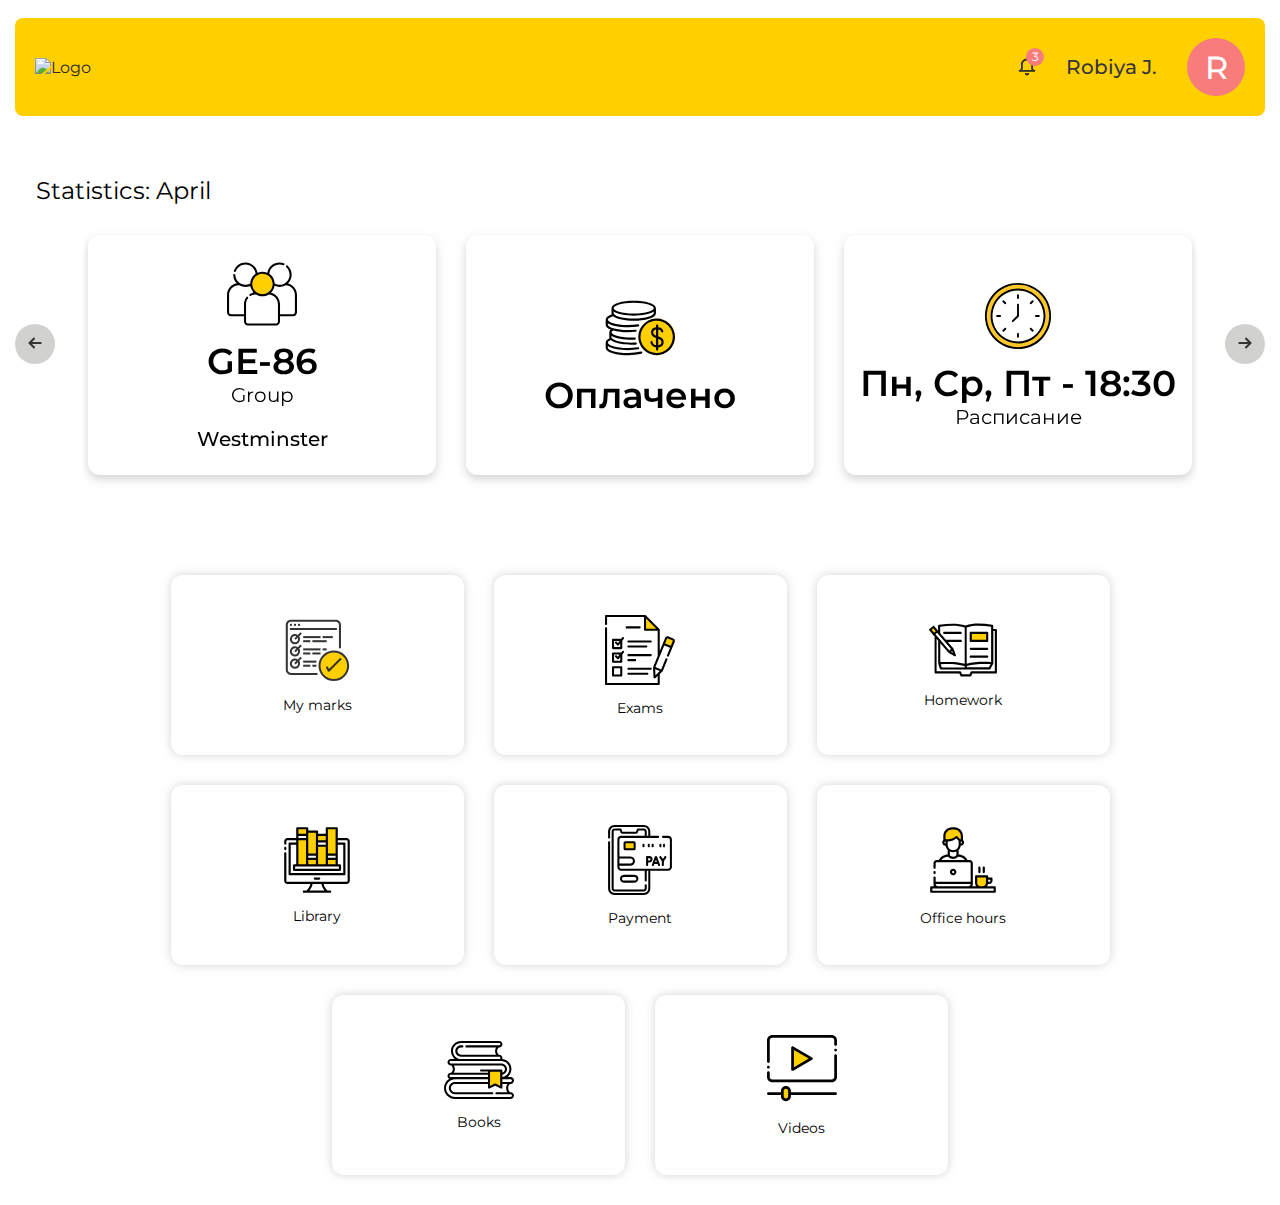
==== commit c5c5972f: "Remove logo, name" ====
--- a/index.html
+++ b/index.html
@@ -3,7 +3,7 @@
   <head>
     <meta charset="UTF-8" />
     <meta name="viewport" content="width=device-width, initial-scale=1.0" />
-    <title>Inter Nation Student</title>
+    <title> Student</title>
     <link rel="icon" type="image/x-icon" href="images/logo.ico" />
     <link rel="preconnect" href="https://fonts.googleapis.com" />
     <link rel="preconnect" href="https://fonts.gstatic.com" crossorigin />
@@ -24,25 +24,32 @@
       <div class="header__container">
         <div class="dflex-jcsb-aic header__inner">
           <div class="logo">
-            <a class="logo__link" href="/"
-              ><img src="images/logo.svg" alt="Logo" class="logo__img"
+            <a class="logo__link" href="./index.html"
+              ><img src="images/header/logo.svg" alt="Logo" class="logo__img"
             /></a>
           </div>
           <div class="account">
             <div class="dflex-jcsb-aic account__list">
               <div class="account__item">
                 <a class="account__link-notif" href="#">
-                  <img src="images/notif.svg" alt="notif" />
+                  <img src="images/header/notif.svg" alt="notif" />
                   <span>3</span>
                 </a>
               </div>
               <div class="account__item">
-                <a class="account__link-name" href="#">Robiya J.</a>
-              </div>
-              <div class="account__item">
+                <p class="account__link-name">Robiya J.</p>
+              </div>
+              <div class="account__item account__item-photo">
                 <a class="dflex-jcc-aic account__link-profile" href="#"> R </a>
               </div>
             </div>
+          </div>
+          <div class="dflex-jcc-aic account__modal">
+            <a class="dflex-jcc-aic account__link-profile" href="#"> R </a>
+            <a class="dflex-jcc-aic account__modal-pswrd" href="#">
+              Change password
+            </a>
+            <a class="dflex-jcc-aic account__modal-logout" href="#"> LOGOUT </a>
           </div>
         </div>
       </div>
@@ -153,7 +160,7 @@
                   >
                 </div>
                 <div class="dflex-jcc-aic functions__item">
-                  <a href="#" class="dflex-jcc-aic functions__item-link"
+                  <a href="homework.html" class="dflex-jcc-aic functions__item-link"
                     ><img src="images/hw.svg" alt="alt" />
                     <p class="functions__item-title">Homework</p></a
                   >
@@ -171,19 +178,19 @@
                   >
                 </div>
                 <div class="dflex-jcc-aic functions__item">
-                  <a href="#" class="dflex-jcc-aic functions__item-link"
+                  <a href="office-hours.html" class="dflex-jcc-aic functions__item-link"
                     ><img src="images/off-hours.svg" alt="alt" />
                     <p class="functions__item-title">Office hours</p></a
                   >
                 </div>
                 <div class="dflex-jcc-aic functions__item">
-                  <a href="#" class="dflex-jcc-aic functions__item-link"
+                  <a href="books-levels.html" class="dflex-jcc-aic functions__item-link"
                     ><img src="images/books.svg" alt="alt" />
                     <p class="functions__item-title">Books</p></a
                   >
                 </div>
                 <div class="dflex-jcc-aic functions__item">
-                  <a href="#" class="dflex-jcc-aic functions__item-link"
+                  <a href="videos-levels.html" class="dflex-jcc-aic functions__item-link"
                     ><img src="images/vid.svg" alt="alt" />
                     <p class="functions__item-title">Videos</p></a
                   >
--- a/css/main.css
+++ b/css/main.css
@@ -101,6 +101,15 @@
   display: flex;
 }
 
+.dflex-jcsb {
+  display: -webkit-box;
+  display: -ms-flexbox;
+  display: flex;
+  -webkit-box-pack: justify;
+      -ms-flex-pack: justify;
+          justify-content: space-between;
+}
+
 .dflex-jcsb-aic {
   display: -webkit-box;
   display: -ms-flexbox;
@@ -138,17 +147,7 @@
   padding: 20px;
   background-color: #ffcf00;
   border-radius: 8px;
-}
-
-.section {
-  margin-top: 164px;
-}
-
-.title {
-  font-weight: 400;
-  font-size: 24px;
-  line-height: 29px;
-  color: #000000;
+  position: relative;
 }
 
 .account__item {
@@ -157,6 +156,10 @@
 
 .account__item:last-child {
   padding-right: 0px;
+}
+
+.account__item-photo {
+  position: relative;
 }
 
 .account__link-notif {
@@ -194,6 +197,116 @@
   font-size: 20px;
   line-height: 24px;
   color: #373435;
+}
+
+.account__modal {
+  max-width: 218px;
+  width: 100%;
+  padding: 20px 20px 10px;
+  text-align: center;
+  -webkit-box-orient: vertical;
+  -webkit-box-direction: normal;
+      -ms-flex-direction: column;
+          flex-direction: column;
+  background: #ffffff;
+  -webkit-box-shadow: 0px 4px 10px rgba(79, 79, 79, 0.25);
+          box-shadow: 0px 4px 10px rgba(79, 79, 79, 0.25);
+  border-radius: 12px;
+  position: absolute;
+  right: 0;
+  z-index: 10;
+  top: 98px;
+  opacity: 0;
+  visibility: hidden;
+  -webkit-transition: ease 0.3s;
+  transition: ease 0.3s;
+}
+
+.account__modal--open {
+  visibility: visible;
+  opacity: 1;
+  -webkit-transition: ease 0.3s;
+  transition: ease 0.3s;
+}
+
+.account__modal .account__link-profile {
+  position: relative;
+}
+
+.account__modal .account__link-profile::after {
+  position: absolute;
+  right: -10px;
+  top: -10px;
+  content: "";
+  background-image: url("../images/header/karandash.svg");
+  width: 25px;
+  height: 25px;
+  background-size: cover;
+  background-repeat: no-repeat;
+}
+
+.account__modal-pswrd {
+  font-size: 14px;
+  line-height: 17px;
+  background: #ffffff;
+  -webkit-box-shadow: 0px 4px 10px rgba(79, 79, 79, 0.25);
+          box-shadow: 0px 4px 10px rgba(79, 79, 79, 0.25);
+  border-radius: 12px;
+  padding: 10px 20px 11px;
+  margin: 10px 0 15px;
+}
+
+.account__modal-logout {
+  background: #fe3232;
+  -webkit-box-shadow: 0px 4px 10px rgba(79, 79, 79, 0.25);
+          box-shadow: 0px 4px 10px rgba(79, 79, 79, 0.25);
+  border-radius: 12px;
+  font-size: 14px;
+  line-height: 17px;
+  color: #ffffff;
+  padding: 5px 28px 6px;
+}
+
+@media (max-width: 768px) {
+  .header {
+    margin-top: 7px;
+  }
+  .header .container {
+    padding-right: 5px;
+    padding-left: 5px;
+  }
+  .header__inner {
+    padding: 5px 10px;
+  }
+  .logo {
+    width: 140px;
+  }
+  .account__link-name {
+    display: none;
+  }
+  .account__item {
+    padding-right: 12px;
+  }
+  .account__link-profile {
+    font-size: 26px;
+    line-height: 32px;
+    width: 50px;
+    height: 50px;
+  }
+  .account__modal {
+    top: 60px;
+  }
+}
+
+.section {
+  margin-top: 164px;
+}
+
+.title {
+  font-weight: 400;
+  font-size: 24px;
+  line-height: 29px;
+  color: #000000;
 }
 
 .stat {
@@ -352,6 +465,482 @@
   margin-top: 16px;
 }
 
+.hw-accordions {
+  padding: 90px 0;
+  /* Accordion styles */
+}
+
+.hw-accordions input {
+  position: absolute;
+  opacity: 0;
+  z-index: -1;
+}
+
+.hw-accordions .row {
+  display: -webkit-box;
+  display: -ms-flexbox;
+  display: flex;
+}
+
+.hw-accordions .row .col {
+  -webkit-box-flex: 1;
+      -ms-flex: 1;
+          flex: 1;
+}
+
+.hw-accordions .row .col:last-child {
+  margin-left: -16px;
+  margin-right: -16px;
+}
+
+.hw-accordions .tabs {
+  border-radius: 8px;
+  overflow: hidden;
+  padding: 16px;
+}
+
+.hw-accordions .tab {
+  -webkit-box-shadow: 0px 0px 10px rgba(79, 79, 79, 0.25);
+          box-shadow: 0px 0px 10px rgba(79, 79, 79, 0.25);
+  width: 100%;
+  color: rgba(0, 0, 0, 0.92);
+  overflow: hidden;
+  margin-bottom: 30px;
+  border-radius: 8px;
+}
+
+.hw-accordions .tab:nth-child(4n + 1) {
+  border-left: 4px solid #00c2ff;
+}
+
+.hw-accordions .tab:nth-child(4n + 2) {
+  border-left: 4px solid #51cd74;
+}
+
+.hw-accordions .tab:nth-child(4n + 3) {
+  border-left: 4px solid #fe3232;
+}
+
+.hw-accordions .tab:nth-child(4n + 4) {
+  border-left: 4px solid #ffcf00;
+}
+
+.hw-accordions .tab-label {
+  display: -webkit-box;
+  display: -ms-flexbox;
+  display: flex;
+  -webkit-box-pack: justify;
+      -ms-flex-pack: justify;
+          justify-content: space-between;
+  padding: 10px 10px 0px 40px;
+  background: #fff;
+  font-weight: bold;
+  cursor: pointer;
+}
+
+.hw-accordions .tab-label__inner {
+  width: 100%;
+  padding-right: 35px;
+}
+
+.hw-accordions .tab-label span {
+  padding-top: 17px;
+}
+
+.hw-accordions .tab-label::after {
+  background-repeat: no-repeat;
+  background-size: cover;
+  content: "";
+  width: 15px;
+  height: 10px;
+  padding-right: 16px;
+  text-align: center;
+  -webkit-transition: all 0.35s;
+  transition: all 0.35s;
+  background-image: url("../images/arrow.svg");
+}
+
+.hw-accordions .tab__item-title {
+  font-weight: 600;
+  font-size: 20px;
+  line-height: 24px;
+  width: 100%;
+}
+
+.hw-accordions .tab__item-pdf {
+  margin-right: 50px;
+  max-width: 155px;
+  width: 100%;
+}
+
+.hw-accordions .tab__item-pdf-link {
+  display: -webkit-box;
+  display: -ms-flexbox;
+  display: flex;
+  -webkit-box-pack: center;
+      -ms-flex-pack: center;
+          justify-content: center;
+  padding: 3px;
+  max-width: 155px;
+  height: 33px;
+  width: 100%;
+  background: rgba(113, 144, 255, 0.6);
+  border-radius: 26px;
+  -ms-flex-item-align: end;
+      align-self: end;
+}
+
+.hw-accordions .tab__item-date {
+  background: rgba(248, 137, 147, 0.75);
+  border-radius: 26px;
+  padding: 6px;
+  color: #fff;
+  text-align: center;
+  max-width: 195px;
+  width: 100%;
+  height: 33px;
+}
+
+.hw-accordions .tab-content {
+  max-height: 0;
+  padding: 20px 40px 50px;
+  color: rgba(0, 0, 0, 0.67);
+  -webkit-transition: all 0.35s;
+  transition: all 0.35s;
+  line-height: 40px;
+  font-weight: 500;
+}
+
+.hw-accordions input:checked + .tab-label {
+  background-color: #fff;
+}
+
+.hw-accordions input:checked + .tab-label::after {
+  -webkit-transform: rotate(-180deg);
+          transform: rotate(-180deg);
+}
+
+.hw-accordions input:checked ~ .tab-content {
+  -webkit-transition: all 0.35s;
+  transition: all 0.35s;
+  max-height: 100vh;
+  padding: 27px 40px;
+  line-height: 28px;
+  color: rgba(0, 0, 0, 0.9);
+}
+
+.extra-lessons {
+  background-color: rgba(217, 217, 217, 0.35);
+  margin-top: 50px;
+  margin-bottom: 50px;
+}
+
+.extra-lessons__inner {
+  padding: 50px 0;
+  overflow: auto;
+}
+
+.extra-lessons__table {
+  background: #fcfcfc;
+  border-collapse: collapse;
+  width: 100%;
+}
+
+.extra-lessons__th {
+  text-transform: capitalize;
+  max-width: 175px;
+}
+
+.extra-lessons__th:first-child {
+  padding: 0px 10px;
+}
+
+.extra-lessons__th p {
+  font-weight: 600;
+  font-size: 16px;
+  line-height: 20px;
+  background: #ffcf01;
+  -webkit-box-shadow: 0px 0px 9px rgba(0, 0, 0, 0.3);
+          box-shadow: 0px 0px 9px rgba(0, 0, 0, 0.3);
+  border-radius: 0px 0px 8px 8px;
+  padding: 16px 20px 17px 27px;
+  max-width: 175px;
+  width: 100%;
+  display: inline-block;
+}
+
+.extra-lessons__th:first-child {
+  border: 1px solid #e1e1e1;
+}
+
+.extra-lessons__th:first-child p {
+  border-radius: none;
+  background-color: #fff;
+}
+
+.extra-lessons__th:last-child p {
+  background: #fe3232;
+}
+
+.extra-lessons__tr .extra-lessons__td:first-child {
+  font-size: 20px;
+  line-height: 26px;
+  cursor: auto;
+}
+
+.extra-lessons__td {
+  -webkit-box-shadow: 0px 4px 10px rgba(0, 0, 0, 0.05);
+          box-shadow: 0px 4px 10px rgba(0, 0, 0, 0.05);
+  border: 1px solid #e1e1e1;
+  cursor: pointer;
+  padding: 5px;
+}
+
+.extra-lessons__new-student {
+  background: -webkit-gradient(linear, left bottom, left top, from(#51cd74), to(#51cd74)), #51cd74;
+  background: linear-gradient(0deg, #51cd74, #51cd74), #51cd74;
+  color: #fff;
+  margin-bottom: 5px;
+  padding: 5px;
+  border-radius: 5px;
+  font-weight: 600;
+}
+
+.extra-lessons__requested {
+  background: #ffcf01;
+  color: #fff;
+  margin-bottom: 5px;
+  padding: 6px;
+  border-radius: 5px;
+  font-weight: 600;
+}
+
+.extra-lessons__empty-item {
+  font-size: 16px;
+  line-height: 21px;
+}
+
+.profile {
+  margin-top: 90px;
+}
+
+.profile__inner {
+  background: -webkit-gradient(linear, left bottom, left top, from(#ffffff), to(#ffffff));
+  background: linear-gradient(0deg, #ffffff, #ffffff);
+  -webkit-box-shadow: 0px 4px 10px rgba(79, 79, 79, 0.25);
+          box-shadow: 0px 4px 10px rgba(79, 79, 79, 0.25);
+  border-radius: 12px;
+}
+
+.profile__img {
+  max-width: 330px;
+  width: 100%;
+  padding: 20px 0px 20px 20px;
+}
+
+.profile__content {
+  font-weight: 500;
+  font-size: 20px;
+  line-height: 24px;
+  color: rgba(0, 0, 0, 0.56);
+  padding: 20px;
+  max-width: 75%;
+  width: 100%;
+}
+
+.profile__title {
+  font-weight: 800;
+  font-size: 32px;
+  line-height: 39px;
+  color: #6e6e6e;
+  margin-bottom: 50px;
+}
+
+.profile__content-inner {
+  grid-gap: 50px;
+}
+
+.profile__content-block {
+  max-width: 450px;
+}
+
+.profile__content-block-title {
+  font-weight: 800;
+  font-size: 20px;
+  line-height: 24px;
+  text-transform: uppercase;
+  margin-bottom: 28px;
+  color: #6f6f6f;
+}
+
+.modal-office-hours {
+  background: rgba(0, 0, 0, 0.5);
+  position: relative;
+  position: fixed;
+  height: 100%;
+  width: 100%;
+  z-index: 100;
+  top: 0;
+  left: 0;
+  visibility: hidden;
+  -webkit-transition: 0.5s;
+  transition: 0.5s;
+  opacity: 0;
+}
+
+.modal-office-hours-show {
+  visibility: visible;
+  opacity: 1;
+  -webkit-transition: 0.5s;
+  transition: 0.5s;
+}
+
+.modal-office-hours-hide {
+  visibility: hidden;
+  opacity: 0;
+  -webkit-transition: 0.5s;
+  transition: 0.5s;
+}
+
+.modal-office-hours__content {
+  position: absolute;
+  top: 50%;
+  left: 50%;
+  -webkit-transform: translate(-50%, -50%);
+          transform: translate(-50%, -50%);
+  background: #ffffff;
+  border-radius: 38px;
+  padding: 30px 30px 50px;
+  max-width: 1410px;
+  width: 100%;
+}
+
+.modal-office-hours__top-close {
+  cursor: pointer;
+}
+
+.modal-office-hours__title {
+  font-weight: 600;
+  font-size: 24px;
+  line-height: 29px;
+  margin-bottom: 20px;
+  color: #6f6f6f;
+}
+
+.modal-office-hours__body {
+  overflow-x: auto;
+}
+
+.modal-office-hours__list {
+  grid-gap: 15px;
+  padding: 5px;
+  margin-bottom: 10px;
+}
+
+.modal-office-hours__body-title {
+  font-weight: 500;
+  font-size: 20px;
+  line-height: 24px;
+  color: #6f6f6f;
+  margin-bottom: 20px;
+}
+
+.modal-office-hours__list-item {
+  background: #ffffff;
+  -webkit-box-shadow: 0px 0px 10px rgba(79, 79, 79, 0.25);
+          box-shadow: 0px 0px 10px rgba(79, 79, 79, 0.25);
+  border-radius: 8px;
+  padding: 18px;
+}
+
+.modal-office-hours__list-item:nth-child(1) {
+  border-left: 4px solid #51cd74;
+}
+
+.modal-office-hours__list-item:nth-child(2) {
+  border-left: 4px solid #ffcf00;
+}
+
+.modal-office-hours__list-item:nth-child(3) {
+  border-left: 4px solid #69c9ff;
+}
+
+.modal-office-hours__item-text {
+  font-weight: 500;
+  font-size: 14px;
+  line-height: 17px;
+  color: #6f6f6f;
+}
+
+.modal-office-hours__item-btn {
+  cursor: pointer;
+  background: -webkit-gradient(linear, left top, left bottom, from(#fe3232), to(#de0000));
+  background: linear-gradient(180deg, #fe3232 0%, #de0000 100%);
+  -webkit-box-shadow: 0px 0px 10px rgba(79, 79, 79, 0.25);
+          box-shadow: 0px 0px 10px rgba(79, 79, 79, 0.25);
+  border-radius: 8px;
+  padding: 8px 23px;
+  font-weight: 500;
+  font-size: 16px;
+  line-height: 20px;
+  color: #ffffff;
+  outline: none;
+  border: none;
+}
+
+.modal-office-hours__bottom {
+  display: -webkit-box;
+  display: -ms-flexbox;
+  display: flex;
+  -webkit-box-pack: end;
+      -ms-flex-pack: end;
+          justify-content: end;
+  grid-gap: 10px;
+}
+
+.modal-office-hours__bottom-btn {
+  margin-top: 60px;
+  cursor: pointer;
+  font-weight: 500;
+  font-size: 16px;
+  line-height: 20px;
+  padding: 8px 20px;
+  color: #ffffff;
+  outline: none;
+  border: none;
+}
+
+.modal-office-hours__bottom-btn-approve {
+  background: -webkit-gradient(linear, left top, left bottom, from(#51cd74), to(#4bc26c));
+  background: linear-gradient(180deg, #51cd74 0%, #4bc26c 100%);
+  -webkit-box-shadow: 0px 0px 10px rgba(79, 79, 79, 0.25);
+          box-shadow: 0px 0px 10px rgba(79, 79, 79, 0.25);
+  border-radius: 8px;
+}
+
+.modal-office-hours__bottom-btn-approve-all {
+  background: -webkit-gradient(linear, left top, left bottom, from(#51cd74), to(#4bc26c));
+  background: linear-gradient(180deg, #51cd74 0%, #4bc26c 100%);
+  -webkit-box-shadow: 0px 0px 10px rgba(79, 79, 79, 0.25);
+          box-shadow: 0px 0px 10px rgba(79, 79, 79, 0.25);
+  border-radius: 8px;
+}
+
+.modal-office-hours__bottom-btn-close {
+  background: #bbbbbb;
+  -webkit-box-shadow: 0px 0px 10px rgba(79, 79, 79, 0.25);
+          box-shadow: 0px 0px 10px rgba(79, 79, 79, 0.25);
+  border-radius: 8px;
+  color: #fff;
+}
+
+.modal-office-hours .dgrid {
+  display: -ms-grid;
+  display: grid;
+  -ms-grid-columns: 1fr 2fr 2fr;
+      grid-template-columns: 1fr 2fr 2fr;
+}
+
 .marks-list__inner {
   padding-top: 40px;
   padding-bottom: 40px;
@@ -658,7 +1247,7 @@
 }
 
 .page-library {
-  background-image: url("./../images/lib-bg.png");
+  background-image: url("./../images/library/lib-bg.png");
   background-size: cover;
   background-position: center;
   background-repeat: no-repeat;
@@ -708,6 +1297,7 @@
   font-weight: 600;
   font-size: 24px;
   line-height: 29px;
+  color: #373737;
 }
 
 .page-library__title span {
@@ -736,6 +1326,658 @@
   display: inline-block;
 }
 
+.page-library__weekly-asgmt {
+  background-image: none;
+}
+
+.page-library__stairs {
+  text-align: center;
+  position: relative;
+}
+
+.page-library__stairs-link:hover {
+  opacity: 0.8;
+}
+
+.page-library__stairs-link:hover ~ .level-2 {
+  opacity: 0.8;
+}
+
+.page-library .level-1:hover {
+  opacity: 0.8;
+}
+
+.page-library .level-1:hover ~ svg .stairs-link-1 {
+  opacity: 0.8;
+}
+
+.page-library .level-2:hover {
+  opacity: 0.8;
+}
+
+.page-library .level-2:hover ~ svg .stairs-link-2 {
+  opacity: 0.8;
+}
+
+.page-library .level-3:hover {
+  opacity: 0.8;
+}
+
+.page-library .level-3:hover ~ svg .stairs-link-3 {
+  opacity: 0.8;
+}
+
+.page-library .level-4:hover {
+  opacity: 0.8;
+}
+
+.page-library .level-4:hover ~ svg .stairs-link-4 {
+  opacity: 0.8;
+}
+
+.page-library .level-5:hover {
+  opacity: 0.8;
+}
+
+.page-library .level-5:hover ~ svg .stairs-link-5 {
+  opacity: 0.8;
+}
+
+.page-library .level-6:hover {
+  opacity: 0.8;
+}
+
+.page-library .level-6:hover ~ svg .stairs-link-6 {
+  opacity: 0.8;
+}
+
+.page-library__stairs-title {
+  font-weight: 700;
+  font-size: 24px;
+  line-height: 29px;
+  color: rgba(0, 0, 0, 0.59);
+  grid-gap: 18px;
+  position: absolute;
+  -webkit-box-pack: start;
+      -ms-flex-pack: start;
+          justify-content: start;
+}
+
+.page-library__stairs-title > img {
+  max-width: 25px;
+}
+
+.page-library__stairs-title img {
+  display: none;
+}
+
+.page-library__stairs-title.level-locked img {
+  display: block;
+}
+
+.page-library__stairs-title.level-1 {
+  bottom: 120px;
+  left: 100px;
+}
+
+.page-library__stairs-title.level-3 {
+  bottom: 380px;
+  left: 250px;
+}
+
+.page-library__stairs-title.level-5 {
+  bottom: 630px;
+  left: 430px;
+}
+
+.page-library__stairs-title.level-2 {
+  bottom: 120px;
+  right: 580px;
+}
+
+.page-library__stairs-title.level-4 {
+  bottom: 380px;
+  right: 300px;
+}
+
+.page-library__stairs-title.level-6 {
+  bottom: 630px;
+  right: 185px;
+}
+
+.page-library__weeks-list {
+  margin-top: 20px;
+}
+
+.page-library__weeks-item {
+  font-weight: 500;
+  font-size: 20px;
+  line-height: 24px;
+  background: #ffffff;
+  -webkit-box-shadow: 0px 0px 10px rgba(79, 79, 79, 0.25);
+          box-shadow: 0px 0px 10px rgba(79, 79, 79, 0.25);
+  border-radius: 12px;
+  color: #2b2a29;
+  width: 100%;
+  display: inline-block;
+  text-align: center;
+  padding: 25px;
+  margin-bottom: 15px;
+}
+
+.page-library__week {
+  font-weight: 500;
+  font-size: 20px;
+  line-height: 24px;
+  grid-gap: 50px;
+  color: #373435;
+  -ms-flex-wrap: wrap;
+      flex-wrap: wrap;
+}
+
+.page-library__week-item {
+  max-width: 45%;
+  width: 100%;
+}
+
+.page-library__week-title {
+  margin-bottom: 20px;
+}
+
+.page-library__week-audio {
+  background: #ffffff;
+  -webkit-box-shadow: 0px 0px 10px rgba(79, 79, 79, 0.25);
+          box-shadow: 0px 0px 10px rgba(79, 79, 79, 0.25);
+  border-radius: 12px;
+  max-width: 645px;
+  padding: 20px;
+  width: 100%;
+}
+
+.page-library__week-video-src {
+  margin-bottom: 20px;
+}
+
+.page-library__week-video-play {
+  background: #ffffff;
+  -webkit-box-shadow: 0px 0px 10px rgba(79, 79, 79, 0.25);
+          box-shadow: 0px 0px 10px rgba(79, 79, 79, 0.25);
+  border-radius: 12px;
+  padding: 20px;
+  max-width: 325px;
+  width: 100%;
+  margin-right: 10px;
+  grid-gap: 5px;
+}
+
+.page-library__week-video-dwld {
+  background: #ffffff;
+  -webkit-box-shadow: 0px 0px 10px rgba(79, 79, 79, 0.25);
+          box-shadow: 0px 0px 10px rgba(79, 79, 79, 0.25);
+  border-radius: 12px;
+  padding: 20px;
+  max-width: 325px;
+  width: 100%;
+  margin-left: 10px;
+}
+
+.video-lessons__title {
+  font-weight: 600;
+  font-size: 18px;
+  line-height: 22px;
+  margin-bottom: 60px;
+}
+
+.video-lessons__list {
+  grid-gap: 30px;
+  -ms-flex-wrap: wrap;
+      flex-wrap: wrap;
+  -webkit-box-pack: center;
+      -ms-flex-pack: center;
+          justify-content: center;
+}
+
+.video-lessons__item {
+  background: #ffffff;
+  -webkit-box-shadow: 0px 4px 10px rgba(79, 79, 79, 0.25);
+          box-shadow: 0px 4px 10px rgba(79, 79, 79, 0.25);
+  border-radius: 12px;
+  max-width: 210px;
+  width: 100%;
+  padding: 0 14px 28px;
+  position: relative;
+  min-height: 200px;
+  display: -webkit-box;
+  display: -ms-flexbox;
+  display: flex;
+  -webkit-box-orient: vertical;
+  -webkit-box-direction: normal;
+      -ms-flex-direction: column;
+          flex-direction: column;
+  -webkit-box-pack: end;
+      -ms-flex-pack: end;
+          justify-content: end;
+}
+
+.video-lessons__item img {
+  width: 38px;
+  display: none;
+}
+
+.video-lessons__item-locked img {
+  display: block;
+}
+
+.video-lessons__item-locked .video-lessons__item-link {
+  display: none;
+}
+
+.video-lessons__item-locked .video-lessons__item-top {
+  background: #868686;
+}
+
+.video-lessons__item-top {
+  background: #51cd74;
+  -webkit-box-shadow: 0px 4px 10px rgba(79, 79, 79, 0.25);
+          box-shadow: 0px 4px 10px rgba(79, 79, 79, 0.25);
+  border-radius: 0px 12px;
+  font-weight: 600;
+  font-size: 18px;
+  line-height: 22px;
+  color: #ffffff;
+  padding: 20px;
+  display: inline-block;
+  position: absolute;
+  right: 0;
+  top: 0;
+}
+
+.video-lessons__item-title {
+  font-weight: 700;
+  font-size: 18px;
+  line-height: 22px;
+  color: #6f6f6f;
+  margin-bottom: 20px;
+}
+
+.video-lessons__item-link {
+  font-weight: 700;
+  font-size: 15px;
+  line-height: 18px;
+  padding: 8px 30px;
+  color: #ffffff;
+  background: #ffcf00;
+  -webkit-box-shadow: 0px 4px 10px rgba(79, 79, 79, 0.25);
+          box-shadow: 0px 4px 10px rgba(79, 79, 79, 0.25);
+  border-radius: 8px;
+  width: 138px;
+}
+
+.books-lessons__books-list {
+  -ms-flex-wrap: wrap;
+      flex-wrap: wrap;
+  grid-gap: 30px;
+  margin-bottom: 80px;
+}
+
+.books-lessons__books-item {
+  max-width: 210px;
+  width: 100%;
+  -webkit-box-orient: vertical;
+  -webkit-box-direction: normal;
+      -ms-flex-direction: column;
+          flex-direction: column;
+  height: 300px;
+  padding: 0 0px 30px;
+  background: #ffffff;
+  -webkit-box-shadow: 0px 4px 10px rgba(79, 79, 79, 0.25);
+          box-shadow: 0px 4px 10px rgba(79, 79, 79, 0.25);
+  border-radius: 12px;
+}
+
+.books-lessons__books-item-inner {
+  width: 100%;
+}
+
+.books-lessons__item-top {
+  font-weight: 600;
+  font-size: 18px;
+  line-height: 22px;
+  background: #51cd74;
+  -webkit-box-shadow: 0px 4px 10px rgba(79, 79, 79, 0.25);
+          box-shadow: 0px 4px 10px rgba(79, 79, 79, 0.25);
+  border-radius: 0px 12px;
+  color: #ffffff;
+  padding: 19px 8px;
+}
+
+.books-lessons__books-item-logo {
+  padding: 8px 14px;
+}
+
+.books-lessons__item-title {
+  font-weight: 600;
+  font-size: 18px;
+  line-height: 22px;
+  color: #6f6f6f;
+}
+
+.books-lessons__item-link {
+  font-weight: 600;
+  font-size: 18px;
+  line-height: 22px;
+  background: linear-gradient(88.27deg, #51cd74 6.32%, #299848 146.34%);
+  border-radius: 8px;
+  color: #ffffff;
+  padding: 13px 30px;
+}
+
+.books-lessons__audio-list {
+  grid-gap: 30px;
+  -ms-flex-wrap: wrap;
+      flex-wrap: wrap;
+}
+
+.books-lessons__audio-unit {
+  background: #ffffff;
+  -webkit-box-shadow: 0px 4px 10px rgba(79, 79, 79, 0.25);
+          box-shadow: 0px 4px 10px rgba(79, 79, 79, 0.25);
+  border-radius: 12px;
+  padding: 25px;
+  position: relative;
+  max-width: 450px;
+  width: 100%;
+  height: 100%;
+}
+
+.books-lessons__audio-unit-title {
+  font-weight: 600;
+  font-size: 18px;
+  line-height: 22px;
+  color: #6f6f6f;
+  margin-bottom: 34px;
+}
+
+.books-lessons__audio-unit-top {
+  font-weight: 600;
+  font-size: 18px;
+  line-height: 22px;
+  background: #51cd74;
+  -webkit-box-shadow: 0px 4px 10px rgba(79, 79, 79, 0.25);
+          box-shadow: 0px 4px 10px rgba(79, 79, 79, 0.25);
+  border-radius: 0px 12px;
+  color: #ffffff;
+  padding: 20px;
+  display: inline-block;
+  position: absolute;
+  right: 0;
+  top: 0;
+}
+
+.books-lessons__audio-track {
+  margin-bottom: 20px;
+}
+
+.books-lessons__audio-track-title {
+  font-weight: 600;
+  font-size: 18px;
+  line-height: 22px;
+  color: #6f6f6f;
+  margin-bottom: 16px;
+}
+
+.books-lessons__audio-track-item {
+  width: 100%;
+  color: #6f6f6f;
+}
+
+.books-lessons__audio-track-item::-webkit-media-controls-panel {
+  background: #ffffff;
+  -webkit-box-shadow: 0px 4px 10px rgba(79, 79, 79, 0.25);
+          box-shadow: 0px 4px 10px rgba(79, 79, 79, 0.25);
+  border-radius: 12px;
+}
+
+.books-lessons__audio-track-item::-webkit-media-controls-play-button {
+  background-color: #ffcf00;
+  border-radius: 50%;
+  color: #ffcf00 !important;
+}
+
+.books-lessons__audio-track-item::-webkit-media-controls-current-time-display, .books-lessons__audio-track-item::-webkit-media-controls-time-remaining-display {
+  color: #6f6f6f;
+  font-weight: 600;
+}
+
+.books-lessons__audio-track-item-wrap {
+  background: #ffffff;
+  -webkit-box-shadow: 0px 4px 10px rgba(79, 79, 79, 0.25);
+          box-shadow: 0px 4px 10px rgba(79, 79, 79, 0.25);
+  border-radius: 12px;
+  height: 54px;
+}
+
+.books-lessons .audio-player {
+  height: 50px;
+  width: 100%;
+  border-radius: 12px;
+  height: 54px;
+  font-size: 0.75em;
+  overflow: hidden;
+  display: -ms-grid;
+  display: grid;
+}
+
+.books-lessons .audio-player .timeline {
+  max-width: 200px;
+  width: 100%;
+  height: 4px;
+  position: relative;
+  cursor: pointer;
+  background: #ffffff;
+  -webkit-box-shadow: inset 0px 4px 13px rgba(0, 0, 0, 0.25);
+          box-shadow: inset 0px 4px 13px rgba(0, 0, 0, 0.25);
+  border-radius: 12px;
+}
+
+.books-lessons .audio-player .timeline .progress {
+  background: #ffcf00;
+  border-radius: 12px;
+  width: 0%;
+  height: 100%;
+  -webkit-transition: 0.25s;
+  transition: 0.25s;
+}
+
+.books-lessons .audio-player .controls {
+  display: -webkit-box;
+  display: -ms-flexbox;
+  display: flex;
+  -webkit-box-pack: justify;
+      -ms-flex-pack: justify;
+          justify-content: space-between;
+  -webkit-box-align: center;
+      -ms-flex-align: center;
+          align-items: center;
+  padding: 0 20px;
+  grid-gap: 5px;
+}
+
+.books-lessons .audio-player .controls .toggle-play.play {
+  cursor: pointer;
+  position: relative;
+  left: 0;
+  height: 0;
+  width: 0;
+  border: 7px solid #0000;
+  border-left: 13px solid #51cd74;
+}
+
+.books-lessons .audio-player .controls .toggle-play.play:hover {
+  -webkit-transform: scale(1.1);
+          transform: scale(1.1);
+}
+
+.books-lessons .audio-player .controls .toggle-play.pause {
+  height: 15px;
+  width: 20px;
+  cursor: pointer;
+  position: relative;
+}
+
+.books-lessons .audio-player .controls .toggle-play.pause:before {
+  position: absolute;
+  top: 0;
+  left: 0px;
+  background: #51cd74;
+  content: "";
+  height: 15px;
+  width: 3px;
+}
+
+.books-lessons .audio-player .controls .toggle-play.pause:after {
+  position: absolute;
+  top: 0;
+  right: 8px;
+  background: #51cd74;
+  content: "";
+  height: 15px;
+  width: 3px;
+}
+
+.books-lessons .audio-player .controls .toggle-play.pause:hover {
+  -webkit-transform: scale(1.1);
+          transform: scale(1.1);
+}
+
+.books-lessons .audio-player .controls .time {
+  display: -webkit-box;
+  display: -ms-flexbox;
+  display: flex;
+  font-weight: 600;
+  font-size: 12px;
+  line-height: 15px;
+  color: #6f6f6f;
+}
+
+.books-lessons .audio-player .controls .time > * {
+  padding: 2px;
+}
+
+.books-lessons .audio-player .controls .volume-container {
+  position: relative;
+  z-index: 2;
+}
+
+.books-lessons .audio-player .controls .volume-container .volume-button {
+  height: 26px;
+  display: -webkit-box;
+  display: -ms-flexbox;
+  display: flex;
+  -webkit-box-align: center;
+      -ms-flex-align: center;
+          align-items: center;
+  padding-left: 10px;
+  cursor: pointer;
+}
+
+.books-lessons .audio-player .controls .volume-container .volume-button .volume {
+  -webkit-transform: scale(1);
+          transform: scale(1);
+  color: #cbcbcb;
+  width: 18px;
+  height: 16px;
+  background-size: cover;
+  background-repeat: no-repeat;
+}
+
+.books-lessons .audio-player .controls .volume-container .volume-button .volume__on {
+  background-image: url("../images/books-videos/volume-on.svg");
+}
+
+.books-lessons .audio-player .controls .volume-container .volume-button .volume__off {
+  background-image: url("../images/books-videos/volume-off.svg");
+}
+
+.books-lessons .audio-player .controls .volume-container .volume-slider {
+  position: absolute;
+  left: 0px;
+  top: -2px;
+  z-index: -1;
+  width: 0;
+  height: 30px;
+  background: #fff;
+  -webkit-transition: 0.25s;
+  transition: 0.25s;
+  border-radius: 30px;
+}
+
+.books-lessons .audio-player .controls .volume-container .volume-slider__inner {
+  width: 100%;
+  height: 100%;
+  display: -webkit-box;
+  display: -ms-flexbox;
+  display: flex;
+  -webkit-box-align: center;
+      -ms-flex-align: center;
+          align-items: center;
+  border-radius: 30px;
+  margin: 0 15px 0 5px;
+  background: #fff;
+  -webkit-transition: 0.5s;
+  transition: 0.5s;
+  visibility: hidden;
+  z-index: -1;
+}
+
+.books-lessons .audio-player .controls .volume-container .volume-slider .volume-percentage {
+  background: #373737;
+  height: 4px;
+  width: 100%;
+  border-radius: 12px;
+  position: relative;
+}
+
+.books-lessons .audio-player .controls .volume-container .volume-slider .volume-percentage__wrap {
+  cursor: pointer;
+  width: 100%;
+  background: #fff;
+  border-radius: 12px;
+  height: 4px;
+}
+
+.books-lessons .audio-player .controls .volume-container .volume-slider .volume-percentage::after {
+  content: "";
+  width: 11px;
+  height: 11px;
+  border-radius: 50%;
+  background-color: #373737;
+  position: absolute;
+  right: -3px;
+  top: -3px;
+  visibility: hidden;
+}
+
+.books-lessons .audio-player .controls .volume-container:hover .volume-slider {
+  left: -105px;
+  width: 100px;
+}
+
+.books-lessons .audio-player .controls .volume-container:hover .volume-slider__inner {
+  padding: 0 15px;
+  visibility: visible;
+  background: #cbcbcb;
+  z-index: 1;
+}
+
+.books-lessons .audio-player .controls .volume-container:hover .volume-slider .volume-percentage::after {
+  visibility: visible;
+}
+
+.books-lessons__audio-unit-locked .books-lessons__audio-unit-top {
+  background-color: #868686;
+}
+
 @media (max-width: 768px) {
   .marks-table__thread-tr th {
     height: 50px;
@@ -941,5 +2183,124 @@
     font-size: 20px;
     line-height: 24px;
   }
+  .page-library__stairs-svg {
+    width: 340px;
+    height: auto;
+  }
+  .hw-accordions .tab-label {
+    padding: 10px 10px 0px 10px;
+  }
+  .hw-accordions .tab-label__inner {
+    width: 100%;
+    padding-right: 0;
+    -ms-flex-wrap: wrap;
+        flex-wrap: wrap;
+  }
+  .hw-accordions .tab__item-pdf {
+    margin: 10px 0;
+  }
+  .page-library__title img {
+    width: 40px;
+  }
+  .page-library__week-item {
+    max-width: 100%;
+  }
+  .page-library__week-video-play,
+  .page-library__week-video-dwld {
+    padding: 20px 10px;
+  }
+  .page-library__week-video-play img,
+  .page-library__week-video-dwld img {
+    width: 20px;
+  }
+  .page-library__stairs-title {
+    font-size: 10px;
+    line-height: 20px;
+    grid-gap: 10px;
+  }
+  .page-library__stairs-title > img {
+    width: 12px;
+  }
+  .page-library__stairs-title.level-1 {
+    bottom: 10px;
+    left: 100px;
+    -webkit-box-orient: horizontal;
+    -webkit-box-direction: reverse;
+        -ms-flex-direction: row-reverse;
+            flex-direction: row-reverse;
+  }
+  .page-library__stairs-title.level-2 {
+    bottom: 53px;
+    left: 147px;
+  }
+  .page-library__stairs-title.level-3 {
+    bottom: 105px;
+    left: 190px;
+    -webkit-box-orient: horizontal;
+    -webkit-box-direction: reverse;
+        -ms-flex-direction: row-reverse;
+            flex-direction: row-reverse;
+  }
+  .page-library__stairs-title.level-4 {
+    bottom: 195px;
+    left: 28px;
+    -webkit-box-orient: horizontal;
+    -webkit-box-direction: reverse;
+        -ms-flex-direction: row-reverse;
+            flex-direction: row-reverse;
+  }
+  .page-library__stairs-title.level-5 {
+    bottom: 243px;
+    left: 60px;
+  }
+  .page-library__stairs-title.level-6 {
+    bottom: 288px;
+    left: 210px;
+    -webkit-box-orient: horizontal;
+    -webkit-box-direction: reverse;
+        -ms-flex-direction: row-reverse;
+            flex-direction: row-reverse;
+  }
+  .video-lessons__item {
+    max-width: 100%;
+  }
+  .video-lessons__title {
+    margin-bottom: 30px;
+  }
+  .books-lessons__books-list {
+    -webkit-box-pack: center;
+        -ms-flex-pack: center;
+            justify-content: center;
+  }
+  .books-lessons__audio-unit {
+    max-width: 100%;
+  }
+  .profile__inner {
+    -ms-flex-wrap: wrap;
+        flex-wrap: wrap;
+  }
+  .profile__content {
+    max-width: 100%;
+  }
+  .profile__content-inner {
+    grid-gap: 20px;
+    -ms-flex-wrap: wrap;
+        flex-wrap: wrap;
+  }
+  .profile__img {
+    padding: 20px;
+  }
+  .modal-office-hours__content {
+    padding: 20px 10px 40px;
+  }
+  .modal-office-hours__list-item {
+    padding: 5px;
+  }
+  .modal-office-hours__list-item:nth-child(3) {
+    -webkit-box-orient: vertical;
+    -webkit-box-direction: normal;
+        -ms-flex-direction: column;
+            flex-direction: column;
+  }
 }
 /*# sourceMappingURL=main.css.map */